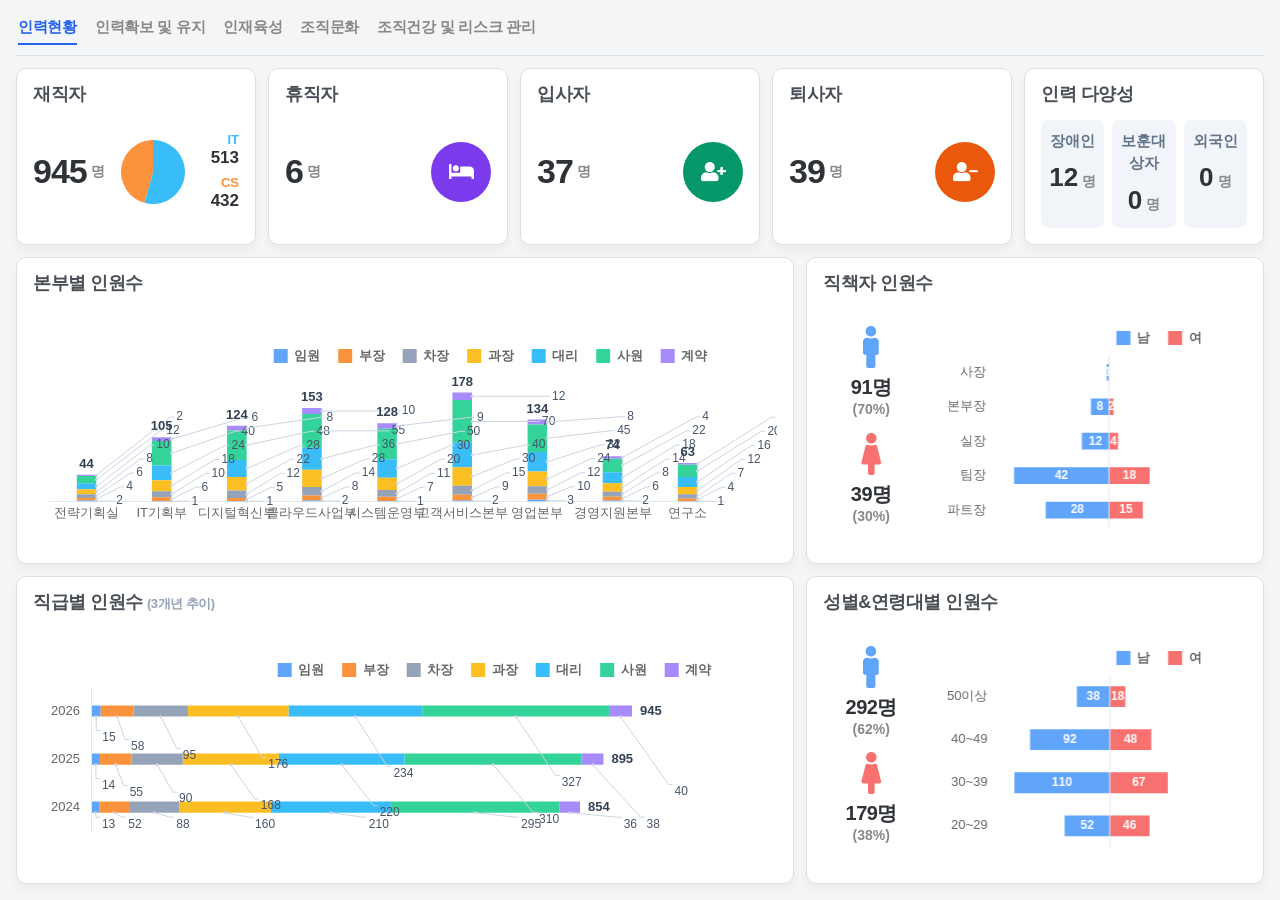
==== dashboard01.html @ f0c2e20c "Initial commit: e-HR dashboard package 인력현황(01)·인력확보(02) 시안과 공통 CSS/JS, 적용 가이드를 포함합니다.  Co-authored-" ====
<!DOCTYPE html>
<html lang="ko">
<head>
  <meta charset="UTF-8">
  <meta name="viewport" content="width=device-width, initial-scale=1.0">
  <title>인력현황 - e-HR Dashboard</title>

  <!-- Font Awesome Free 5.3.1 (DashBoard.html과 동일: AdminLTE보다 선행) -->
  <link rel="stylesheet" type="text/css" media="screen" href="./e-HR_files/fontawesome-all.css" crossorigin="anonymous">
  <!-- Bootstrap 4.6.1 (AdminLTE 3.2 번들) -->
  <link rel="stylesheet" type="text/css" href="./e-HR_files/adminlte.min.css">
  <!-- 페이지 전용 (EIS dashboard.css 패턴, .hr-dash 네임스페이스) -->
  <link rel="stylesheet" type="text/css" href="./css/dashboard.css">
</head>
<body>
  <div class="hr-dash" id="hrDashRoot">
    <nav class="hr-dash__nav" aria-label="대시보드 탭">
      <a href="./dashboard01.html" class="on">인력현황</a>
      <a href="./dashboard02.html">인력확보 및 유지</a>
      <a href="./dashboard03.html">인재육성</a>
      <a href="./dashboard04.html">조직문화</a>
      <a href="./dashboard05.html">조직건강 및 리스크 관리</a>
    </nav>

    <!-- KPI 5카드 -->
    <div class="hr-dash__kpi-row">
      <div class="hr-dash__card hr-dash__card--work">
        <h2 class="hr-dash__card-title">재직자</h2>
        <div class="hr-dash__kpi-main">
          <div class="hr-dash__kpi-main-num">
            <span class="hr-dash__kpi-num" id="kpiWork">0</span><span class="hr-dash__kpi-unit">명</span>
          </div>
          <div class="hr-dash__kpi-main-side">
            <div class="hr-dash__work-chart">
              <canvas id="chartItCs"></canvas>
            </div>
            <div class="hr-dash__work-legend">
              <div class="hr-dash__work-item hr-dash__work-item--it">
                <span class="lab">IT</span>
                <span class="val" id="cntIt">0</span>
              </div>
              <div class="hr-dash__work-item hr-dash__work-item--cs">
                <span class="lab">CS</span>
                <span class="val" id="cntCs">0</span>
              </div>
            </div>
          </div>
        </div>
      </div>

      <div class="hr-dash__card hr-dash__card--simple">
        <h2 class="hr-dash__card-title">휴직자</h2>
        <div class="hr-dash__kpi-main">
          <div class="hr-dash__kpi-main-num">
            <span class="hr-dash__kpi-num" id="kpiLeave">0</span><span class="hr-dash__kpi-unit">명</span>
          </div>
          <div class="hr-dash__kpi-main-icon hr-dash__kpi-main-icon--leave" aria-hidden="true">
            <i class="fas fa-bed"></i>
          </div>
        </div>
      </div>

      <div class="hr-dash__card hr-dash__card--simple">
        <h2 class="hr-dash__card-title">입사자</h2>
        <div class="hr-dash__kpi-main">
          <div class="hr-dash__kpi-main-num">
            <span class="hr-dash__kpi-num" id="kpiJoin">0</span><span class="hr-dash__kpi-unit">명</span>
          </div>
          <div class="hr-dash__kpi-main-icon hr-dash__kpi-main-icon--join" aria-hidden="true">
            <i class="fas fa-user-plus"></i>
          </div>
        </div>
      </div>

      <div class="hr-dash__card hr-dash__card--simple">
        <h2 class="hr-dash__card-title">퇴사자</h2>
        <div class="hr-dash__kpi-main">
          <div class="hr-dash__kpi-main-num">
            <span class="hr-dash__kpi-num" id="kpiRetire">0</span><span class="hr-dash__kpi-unit">명</span>
          </div>
          <div class="hr-dash__kpi-main-icon hr-dash__kpi-main-icon--retire" aria-hidden="true">
            <i class="fas fa-user-minus"></i>
          </div>
        </div>
      </div>

      <div class="hr-dash__card">
        <h2 class="hr-dash__card-title">인력 다양성</h2>
        <div class="hr-dash__div3">
          <div class="hr-dash__div3-item">
            <div class="lab">장애인</div>
            <span class="num" id="cntDisabil">0</span><span class="hr-dash__kpi-unit">명</span>
          </div>
          <div class="hr-dash__div3-item">
            <div class="lab">보훈대상자</div>
            <span class="num" id="cntBohun">0</span><span class="hr-dash__kpi-unit">명</span>
          </div>
          <div class="hr-dash__div3-item">
            <div class="lab">외국인</div>
            <span class="num" id="cntForeign">0</span><span class="hr-dash__kpi-unit">명</span>
          </div>
        </div>
      </div>
    </div>

    <!-- 하단 차트 2단: 남은 높이 균등 분배 -->
    <div class="hr-dash__charts">
      <!-- 본부별 / 직책자 -->
      <div class="hr-dash__row">
        <div class="hr-dash__col hr-dash__col--wide">
          <div class="hr-dash__card">
            <div class="hr-dash__card-head">
              <h2 class="hr-dash__card-title">본부별 인원수</h2>
            </div>
            <div class="hr-dash__chart">
              <canvas id="chartHq"></canvas>
            </div>
          </div>
        </div>
        <div class="hr-dash__col hr-dash__col--narrow">
          <div class="hr-dash__card">
            <div class="hr-dash__card-head">
              <h2 class="hr-dash__card-title">직책자 인원수</h2>
            </div>
            <div class="hr-dash__gender-wrap">
              <div class="hr-dash__gender-rate">
                <div class="hr-dash__gender-item hr-dash__gender-item--m">
                  <i class="fas fa-male" aria-hidden="true"></i>
                  <div class="hr-dash__gender-meta">
                    <span class="num" id="cntJikchakMale">0명</span>
                    <span class="pct" id="rateJikchakMale">(0%)</span>
                  </div>
                </div>
                <div class="hr-dash__gender-item hr-dash__gender-item--f">
                  <i class="fas fa-female" aria-hidden="true"></i>
                  <div class="hr-dash__gender-meta">
                    <span class="num" id="cntJikchakFemale">0명</span>
                    <span class="pct" id="rateJikchakFemale">(0%)</span>
                  </div>
                </div>
              </div>
              <div class="hr-dash__chart">
                <canvas id="chartJikchak"></canvas>
              </div>
            </div>
          </div>
        </div>
      </div>

      <!-- 직급 3개년 / 성별·연령 -->
      <div class="hr-dash__row">
        <div class="hr-dash__col hr-dash__col--wide">
          <div class="hr-dash__card">
            <div class="hr-dash__card-head">
              <h2 class="hr-dash__card-title">직급별 인원수 <span class="hr-dash__title-sub">(3개년 추이)</span></h2>
            </div>
            <div class="hr-dash__chart">
              <canvas id="chartGradeYear"></canvas>
            </div>
          </div>
        </div>
        <div class="hr-dash__col hr-dash__col--narrow">
          <div class="hr-dash__card">
            <div class="hr-dash__card-head">
              <h2 class="hr-dash__card-title">성별&amp;연령대별 인원수</h2>
            </div>
            <div class="hr-dash__gender-wrap">
              <div class="hr-dash__gender-rate">
                <div class="hr-dash__gender-item hr-dash__gender-item--m">
                  <i class="fas fa-male" aria-hidden="true"></i>
                  <div class="hr-dash__gender-meta">
                    <span class="num" id="cntMale">0명</span>
                    <span class="pct" id="rateMale">(0%)</span>
                  </div>
                </div>
                <div class="hr-dash__gender-item hr-dash__gender-item--f">
                  <i class="fas fa-female" aria-hidden="true"></i>
                  <div class="hr-dash__gender-meta">
                    <span class="num" id="cntFemale">0명</span>
                    <span class="pct" id="rateFemale">(0%)</span>
                  </div>
                </div>
              </div>
              <div class="hr-dash__chart">
                <canvas id="chartAge"></canvas>
              </div>
            </div>
          </div>
        </div>
      </div>
    </div>
  </div>

  <!-- jQuery 1.11.2 + Migrate 1.4.1 (e-HR main/DashBoard와 동일) -->
  <script src="./e-HR_files/jquery-1.11.2.min.js"></script>
  <script src="./e-HR_files/jquery-migrate-1.4.1.min.js"></script>
  <!-- Chart.js 4.5.x -->
  <script src="./e-HR_files/chartjs-4.5.0.js"></script>
  <script src="./e-HR_files/chartjs-plugin-datalabels.js"></script>
  <script src="./js/dashboard.js"></script>
</body>
</html>
---- css/dashboard.css ----
/**
 * HR Dashboard page-only styles
 * EIS 메인(.eis-dash) 레이아웃 패턴을 참조. 선택자는 .hr-dash 하위로 격리.
 *
 * WORK LOG
 * [2026-10-02] 초기 작성 — KPI / Chart.js 카드 레이아웃
 * [2026-10-02] KPI=컨텐츠 동일높이, 하단 2단 차트=남은 영역 flex 채움
 */

html,
body {
  margin: 0 !important;
  padding: 0 !important;
  height: 100%;
  overflow: hidden;
  background: #f4f5f7;
}

.hr-dash {
  --hr-dash-bg: #f4f5f7;
  --hr-dash-card-bg: #ffffff;
  --hr-dash-border: #dce0e2;
  --hr-dash-muted: #888888;
  --hr-dash-label: #4a4f57;
  --hr-dash-text: #2f3338;
  /* Tailwind 연한 톤 참조 (라이브러리 미사용) */
  --hr-dash-it: #38bdf8;      /* sky-400 */
  --hr-dash-cs: #fb923c;      /* orange-400 */
  --hr-dash-male: #60a5fa;    /* blue-400 */
  --hr-dash-female: #f87171;  /* red-400 */

  box-sizing: border-box;
  height: 100%;
  min-height: 0;
  padding: 12px 16px 16px;
  display: flex;
  flex-direction: column;
  gap: 12px;
  background-color: var(--hr-dash-bg);
  color: var(--hr-dash-text);
  font-family: "Pretendard GOV", "Malgun Gothic", "Apple SD Gothic Neo", "Noto Sans KR", sans-serif;
}

/* ----- 상단 탭 (임시 네비) ----- */
.hr-dash__nav {
  flex: 0 0 auto;
  display: flex;
  flex-wrap: wrap;
  align-items: center;
  gap: 4px 18px;
  padding: 0 2px 10px;
  border-bottom: 1px solid var(--hr-dash-border);
  margin-bottom: 0;
}

.hr-dash__nav a {
  color: var(--hr-dash-muted);
  font-size: 15px;
  font-weight: 600;
  text-decoration: none;
  letter-spacing: -0.3px;
  padding: 4px 0;
  border-bottom: 2px solid transparent;
}

.hr-dash__nav a:hover {
  color: var(--hr-dash-label);
}

.hr-dash__nav a.on {
  color: #2563eb;
  border-bottom-color: #2563eb;
}

/* ----- dashboard02 그리드 ----- */
.hr-dash__grid-d02 {
  flex: 1 1 0;
  min-height: 0;
  display: grid;
  grid-template-columns: 1fr 1fr 1fr;
  /* 상단 3카드(신규채용·핵심기술·Successor) = 절반, 하단 2행이 나머지 절반 배분 */
  grid-template-rows: 1fr 0.5fr 0.5fr;
  gap: 12px;
}

.hr-dash__grid-d02 > .hr-dash__card {
  min-height: 0;
  display: flex;
  flex-direction: column;
}

.hr-dash__grid-d02 > .hr-dash__card--span2 {
  grid-row: span 2;
}

.hr-dash__rate-wrap {
  flex: 1 1 0;
  min-height: 0;
  display: flex;
  flex-direction: column;
  align-items: center;
  justify-content: center;
  gap: 10px;
  padding: 4px 8px 8px;
}

.hr-dash__rate-chart {
  flex: 0 0 auto;
  width: 140px;
  height: 140px;
  max-width: 70%;
  max-height: calc(100% - 48px);
  min-height: 0;
  position: relative;
}

.hr-dash__rate-text {
  flex: 0 0 auto;
  font-size: 28px;
  font-weight: 800;
  letter-spacing: -1px;
  color: var(--hr-dash-text);
  line-height: 1.15;
  text-align: center;
}

.hr-dash__rate-sub {
  color: #94a3b8; /* slate-400 */
  font-size: 0.62em;
  font-weight: 700;
}

.hr-dash__reason-wrap {
  flex: 1 1 0;
  min-height: 0;
  display: flex;
  flex-direction: column;
  gap: 8px;
  overflow: hidden;
}

.hr-dash__reason-chart {
  flex: 1 1 0;
  position: relative;
  width: 100%;
  min-width: 0;
  min-height: 0;
  overflow: hidden;
}

.hr-dash__reason-chart canvas {
  display: block;
  width: 100% !important;
  height: 100% !important;
}

.hr-dash__reason-legend {
  flex: 0 0 auto;
  width: fit-content;
  max-width: 100%;
  margin: 0 auto;
  font-size: 12px;
  color: #444;
  padding: 2px 4px 0;
  min-width: 0;
  max-height: 42%;
  overflow: auto;
}

.hr-dash__reason-legend .item {
  display: grid;
  grid-template-columns: 10px 38px minmax(0, 1fr);
  gap: 6px;
  align-items: start;
  margin: 5px 0;
  line-height: 1.35;
}

.hr-dash__reason-legend .dot {
  width: 10px;
  height: 10px;
  border-radius: 50%;
  margin-top: 4px;
  flex-shrink: 0;
}

.hr-dash__reason-legend .pct {
  font-weight: 700;
  color: #2f3338;
}

.hr-dash__card-note {
  font-size: 11px;
  color: #888;
  padding: 0 2px 2px;
  flex: 0 0 auto;
  text-align: center;
}

/* ----- 작업중 빈 페이지 ----- */
.hr-dash__ready {
  flex: 1 1 auto;
  display: flex;
  flex-direction: column;
  align-items: center;
  justify-content: center;
  color: #888;
  font-size: 22px;
  font-weight: 700;
  letter-spacing: -0.5px;
  background: #fff;
  border: 1px solid var(--hr-dash-border);
  border-radius: 10px;
}

.hr-dash__ready small {
  margin-top: 10px;
  font-size: 14px;
  font-weight: 500;
  color: #aaa;
}

.hr-dash *,
.hr-dash *::before,
.hr-dash *::after {
  box-sizing: border-box;
}

/* ----- KPI: 컨텐츠 높이, 5카드 동일 높이 ----- */
.hr-dash__kpi-row {
  flex: 0 0 auto;
  display: grid;
  grid-template-columns: 1.4fr 1fr 1fr 1fr 1.4fr;
  gap: 12px;
  align-items: stretch;
}

.hr-dash__kpi-row > .hr-dash__card {
  height: auto;
  min-height: 100%;
  display: flex;
  flex-direction: column;
}

/* ----- 하단 차트 영역: 남은 높이 전부 ----- */
.hr-dash__charts {
  flex: 1 1 0;
  min-height: 0;
  display: flex;
  flex-direction: column;
  gap: 12px;
}

.hr-dash__row {
  flex: 1 1 0;
  min-height: 0;
  display: flex;
  gap: 12px;
  flex-wrap: nowrap;
  margin: 0;
}

.hr-dash__col {
  flex: 1 1 0;
  min-width: 0;
  min-height: 0;
  display: flex;
}

.hr-dash__col--wide {
  flex: 1.7 1 0;
}

.hr-dash__col--narrow {
  flex: 1 1 0;
}

/* ----- Card ----- */
.hr-dash__card {
  background-color: var(--hr-dash-card-bg);
  padding: 14px 16px 16px;
  border: 1px solid var(--hr-dash-border);
  border-radius: 10px;
  box-shadow: 0 6px 8px rgba(0, 0, 0, 0.04);
  min-width: 0;
  width: 100%;
  overflow: hidden;
}

.hr-dash__charts .hr-dash__card {
  flex: 1 1 auto;
  min-height: 0;
  display: flex;
  flex-direction: column;
}

.hr-dash__title-sub {
  color: #94a3b8; /* slate-400 */
  font-size: 0.72em;
  font-weight: 600;
}

.hr-dash__card-tag {
  display: inline-block;
  margin-left: 6px;
  padding: 2px 8px;
  font-size: 11px;
  font-weight: 700;
  letter-spacing: 0;
  color: #c60c70;
  background: rgba(198, 12, 112, 0.08);
  border-radius: 999px;
  vertical-align: middle;
}

.hr-dash__card-title {
  font-size: 18px;
  font-weight: 700;
  margin: 0 0 10px;
  line-height: 1.3;
  color: var(--hr-dash-label);
  letter-spacing: -0.5px;
}

.hr-dash__card-head {
  display: flex;
  align-items: baseline;
  justify-content: space-between;
  gap: 12px;
  margin-bottom: 8px;
  flex: 0 0 auto;
  flex-wrap: wrap;
}

.hr-dash__card-head .hr-dash__card-title {
  margin-bottom: 0;
}

.hr-dash__unit {
  font-weight: 400;
  font-size: 12px;
  color: var(--hr-dash-muted);
  margin-left: 4px;
}

/* ----- KPI ----- */
.hr-dash__kpi-num {
  font-size: 42px;
  font-weight: 800;
  color: var(--hr-dash-text);
  line-height: 1.1;
  letter-spacing: -1px;
}

.hr-dash__kpi-unit {
  font-size: 14px;
  font-weight: 600;
  color: var(--hr-dash-muted);
  margin-left: 4px;
}

/* KPI 본문: 왼쪽 수치 + 오른쪽 차트/아이콘 */
.hr-dash__kpi-main {
  flex: 1 1 auto;
  display: flex;
  align-items: center;
  justify-content: space-between;
  gap: 12px;
  min-height: 0;
}

.hr-dash__kpi-main-num {
  flex: 1 1 auto;
  min-width: 0;
  display: flex;
  align-items: center;
}

.hr-dash__kpi-main-side {
  flex: 0 0 auto;
  display: flex;
  align-items: center;
  gap: 10px;
  height: 72px;
}

.hr-dash__work-chart {
  width: 64px;
  min-width: 64px;
  height: 64px;
  position: relative;
}

.hr-dash__work-chart canvas {
  display: block;
  width: 100% !important;
  height: 100% !important;
}

.hr-dash__work-legend {
  display: flex;
  flex-direction: column;
  justify-content: center;
  align-items: flex-end;
  gap: 8px;
  text-align: right;
  min-width: 44px;
}

.hr-dash__work-item {
  display: flex;
  flex-direction: column;
  align-items: flex-end;
  line-height: 1.15;
}

.hr-dash__work-item .lab {
  font-size: 13px;
  font-weight: 700;
  color: #555;
}

.hr-dash__work-item .val {
  font-size: 17px;
  font-weight: 800;
  color: var(--hr-dash-text);
}

.hr-dash__work-item--it .lab {
  color: var(--hr-dash-it);
}

.hr-dash__work-item--cs .lab {
  color: var(--hr-dash-cs);
}

/* 휴직/입사/퇴사: 밝은 원형 배경 + 흰 아이콘 20px */
.hr-dash__kpi-main-icon {
  flex: 0 0 auto;
  width: 60px;
  height: 60px;
  border-radius: 50%;
  display: flex;
  align-items: center;
  justify-content: center;
  color: #ffffff;
  line-height: 1;
}

.hr-dash__kpi-main-icon i {
  font-size: 20px;
  line-height: 1;
  width: 20px;
  height: 20px;
  display: flex;
  align-items: center;
  justify-content: center;
}

.hr-dash__kpi-main-icon--leave {
  background-color: #7c3aed; /* violet-600 */
}

.hr-dash__kpi-main-icon--join {
  background-color: #059669; /* emerald-600 */
}

.hr-dash__kpi-main-icon--retire {
  background-color: #ea580c; /* orange-600 */
}

.hr-dash__div3 {
  display: grid;
  grid-template-columns: 1fr 1fr 1fr;
  gap: 8px;
  text-align: center;
  margin-top: auto;
  padding-top: 4px;
}

.hr-dash__div3-item {
  background-color: #f1f5f9; /* slate-100 */
  border-radius: 8px;
  padding: 10px 6px 8px;
  min-width: 0;
}

.hr-dash__div3 .lab {
  font-size: 15px;
  font-weight: 600;
  color: #64748b; /* slate-500 */
  margin-bottom: 6px;
}

.hr-dash__div3 .num {
  font-size: 26px;
  font-weight: 800;
  color: var(--hr-dash-text);
}

/* ----- Charts: 카드 안에서 남은 높이 채움 ----- */
.hr-dash__chart {
  width: 100%;
  flex: 1 1 0;
  min-height: 0;
  position: relative;
  overflow: hidden;
}

.hr-dash__chart canvas {
  display: block;
  width: 100% !important;
  height: 100% !important;
}

.hr-dash__gender-wrap {
  flex: 1 1 0;
  min-height: 0;
  display: grid;
  grid-template-columns: 96px 1fr;
  gap: 10px;
}

.hr-dash__gender-rate {
  display: flex;
  flex-direction: column;
  justify-content: space-evenly;
  align-items: center;
  padding: 8px 0;
  min-height: 0;
}

/* 위: 큰 아이콘 / 아래: 인원수(%) */
.hr-dash__gender-item {
  display: flex;
  flex-direction: column;
  align-items: center;
  gap: 8px;
  text-align: center;
}

.hr-dash__gender-item > i {
  font-size: 42px;
  line-height: 1;
}

.hr-dash__gender-meta {
  display: flex;
  flex-direction: column;
  align-items: center;
  gap: 2px;
  color: var(--hr-dash-text);
}

.hr-dash__gender-meta .num {
  font-size: 20px;
  font-weight: 800;
  letter-spacing: -0.5px;
  line-height: 1.15;
}

.hr-dash__gender-meta .pct {
  font-size: 14px;
  font-weight: 700;
  color: var(--hr-dash-muted);
  line-height: 1.2;
}

.hr-dash__gender-item--m > i {
  color: var(--hr-dash-male);
}

.hr-dash__gender-item--f > i {
  color: var(--hr-dash-female);
}

@media (max-width: 1400px) {
  .hr-dash__kpi-row {
    grid-template-columns: repeat(5, 1fr);
  }
  .hr-dash__kpi-num {
    font-size: 34px;
  }
}

@media (max-width: 1100px) {
  html,
  body {
    overflow: auto;
  }

  .hr-dash {
    height: auto;
    min-height: 100%;
  }

  .hr-dash__kpi-row {
    grid-template-columns: 1fr 1fr;
  }

  .hr-dash__charts {
    flex: none;
  }

  .hr-dash__row {
    flex: none;
    flex-wrap: wrap;
    min-height: 280px;
  }

  .hr-dash__col--wide,
  .hr-dash__col--narrow {
    flex: 1 1 100%;
    min-height: 260px;
  }

  .hr-dash__chart {
    min-height: 220px;
  }

  .hr-dash__gender-wrap {
    grid-template-columns: 1fr;
    min-height: 260px;
  }

  .hr-dash__gender-rate {
    flex-direction: row;
    gap: 24px;
    padding-bottom: 8px;
  }

  .hr-dash__grid-d02 {
    display: flex;
    flex-direction: column;
    flex: none;
  }

  .hr-dash__grid-d02 > .hr-dash__card {
    min-height: 280px;
  }

  .hr-dash__grid-d02 > .hr-dash__card--span2 {
    min-height: 420px;
  }
}
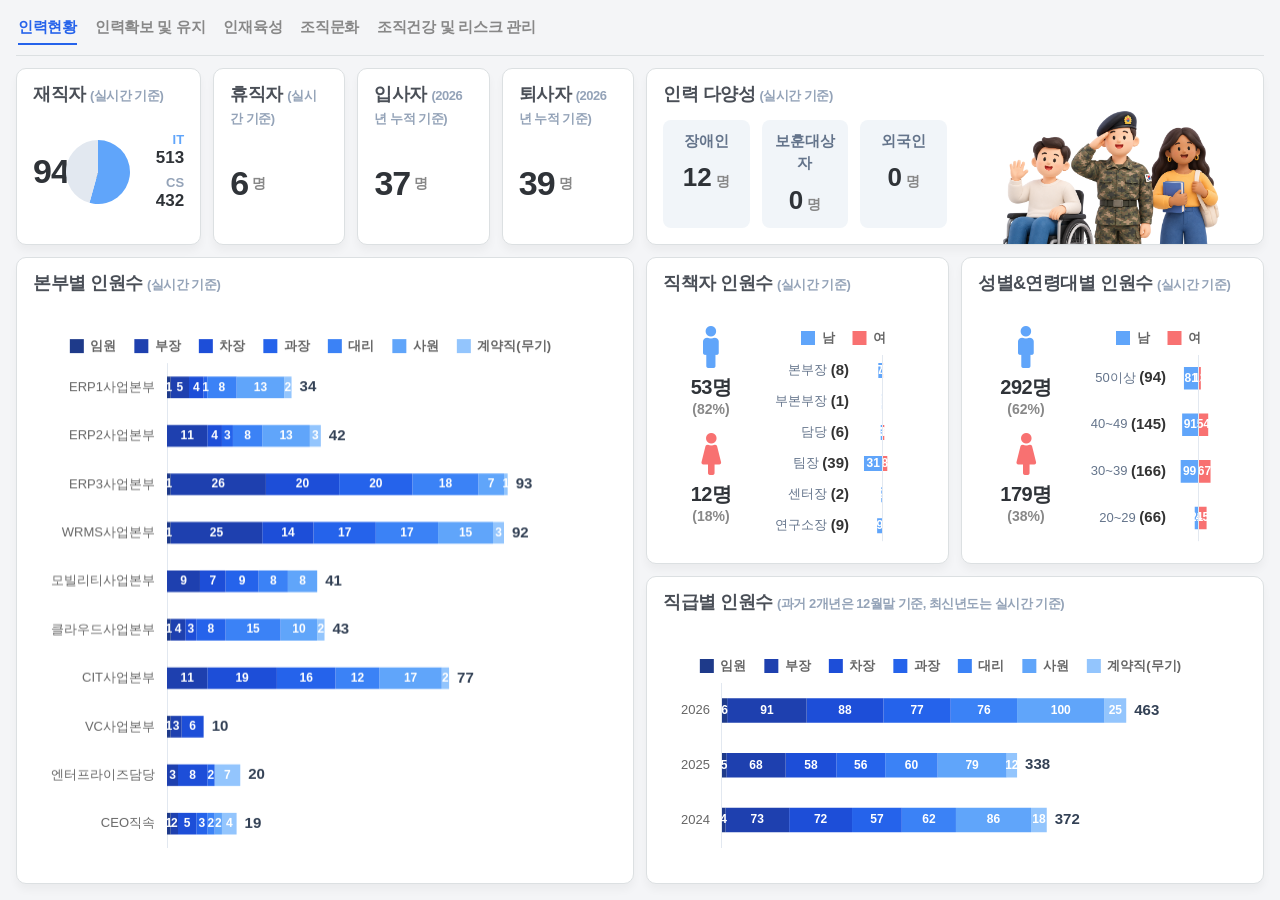
==== commit ac60a857: "컬러 레이아웃 수정의견 반영 (10.08)" ====
--- a/dashboard01.html
+++ b/dashboard01.html
@@ -22,105 +22,102 @@
       <a href="./dashboard05.html">조직건강 및 리스크 관리</a>
     </nav>
 
-    <!-- KPI 5카드 -->
+    <!-- KPI: 좌50% 재직·휴직·입사·퇴사 / 우50% 인력 다양성 -->
     <div class="hr-dash__kpi-row">
-      <div class="hr-dash__card hr-dash__card--work">
-        <h2 class="hr-dash__card-title">재직자</h2>
-        <div class="hr-dash__kpi-main">
-          <div class="hr-dash__kpi-main-num">
-            <span class="hr-dash__kpi-num" id="kpiWork">0</span><span class="hr-dash__kpi-unit">명</span>
+      <div class="hr-dash__kpi-left">
+        <div class="hr-dash__card hr-dash__card--work">
+          <h2 class="hr-dash__card-title">재직자 <span class="hr-dash__title-sub">(실시간 기준)</span></h2>
+          <div class="hr-dash__kpi-main">
+            <div class="hr-dash__kpi-main-num">
+              <span class="hr-dash__kpi-num" id="kpiWork">0</span><span class="hr-dash__kpi-unit">명</span>
+            </div>
+            <div class="hr-dash__kpi-main-side">
+              <div class="hr-dash__work-chart">
+                <canvas id="chartItCs"></canvas>
+              </div>
+              <div class="hr-dash__work-legend">
+                <div class="hr-dash__work-item hr-dash__work-item--it">
+                  <span class="lab">IT</span>
+                  <span class="val" id="cntIt">0</span>
+                </div>
+                <div class="hr-dash__work-item hr-dash__work-item--cs">
+                  <span class="lab">CS</span>
+                  <span class="val" id="cntCs">0</span>
+                </div>
+              </div>
+            </div>
           </div>
-          <div class="hr-dash__kpi-main-side">
-            <div class="hr-dash__work-chart">
-              <canvas id="chartItCs"></canvas>
+        </div>
+
+        <div class="hr-dash__card hr-dash__card--simple">
+          <h2 class="hr-dash__card-title">휴직자 <span class="hr-dash__title-sub">(실시간 기준)</span></h2>
+          <div class="hr-dash__kpi-main">
+            <div class="hr-dash__kpi-main-num">
+              <span class="hr-dash__kpi-num" id="kpiLeave">0</span><span class="hr-dash__kpi-unit">명</span>
             </div>
-            <div class="hr-dash__work-legend">
-              <div class="hr-dash__work-item hr-dash__work-item--it">
-                <span class="lab">IT</span>
-                <span class="val" id="cntIt">0</span>
+          </div>
+        </div>
+
+        <div class="hr-dash__card hr-dash__card--simple">
+          <h2 class="hr-dash__card-title">입사자 <span class="hr-dash__title-sub">(2026년 누적 기준)</span></h2>
+          <div class="hr-dash__kpi-main">
+            <div class="hr-dash__kpi-main-num">
+              <span class="hr-dash__kpi-num" id="kpiJoin">0</span><span class="hr-dash__kpi-unit">명</span>
+            </div>
+          </div>
+        </div>
+
+        <div class="hr-dash__card hr-dash__card--simple">
+          <h2 class="hr-dash__card-title">퇴사자 <span class="hr-dash__title-sub">(2026년 누적 기준)</span></h2>
+          <div class="hr-dash__kpi-main">
+            <div class="hr-dash__kpi-main-num">
+              <span class="hr-dash__kpi-num" id="kpiRetire">0</span><span class="hr-dash__kpi-unit">명</span>
+            </div>
+          </div>
+        </div>
+      </div>
+
+      <div class="hr-dash__kpi-right">
+        <div class="hr-dash__card hr-dash__card--diversity">
+          <h2 class="hr-dash__card-title">인력 다양성 <span class="hr-dash__title-sub">(실시간 기준)</span></h2>
+          <div class="hr-dash__diversity-body">
+            <div class="hr-dash__div3">
+              <div class="hr-dash__div3-item">
+                <div class="lab">장애인</div>
+                <span class="num" id="cntDisabil">0</span><span class="hr-dash__kpi-unit">명</span>
               </div>
-              <div class="hr-dash__work-item hr-dash__work-item--cs">
-                <span class="lab">CS</span>
-                <span class="val" id="cntCs">0</span>
+              <div class="hr-dash__div3-item">
+                <div class="lab">보훈대상자</div>
+                <span class="num" id="cntBohun">0</span><span class="hr-dash__kpi-unit">명</span>
+              </div>
+              <div class="hr-dash__div3-item">
+                <div class="lab">외국인</div>
+                <span class="num" id="cntForeign">0</span><span class="hr-dash__kpi-unit">명</span>
               </div>
             </div>
           </div>
         </div>
       </div>
+    </div>
 
-      <div class="hr-dash__card hr-dash__card--simple">
-        <h2 class="hr-dash__card-title">휴직자</h2>
-        <div class="hr-dash__kpi-main">
-          <div class="hr-dash__kpi-main-num">
-            <span class="hr-dash__kpi-num" id="kpiLeave">0</span><span class="hr-dash__kpi-unit">명</span>
+    <!-- 하단: KPI와 동일 1fr 1fr 세로선 / 우=직책·성별 반반 + 직급별 -->
+    <div class="hr-dash__charts">
+      <div class="hr-dash__col hr-dash__col--hq">
+        <div class="hr-dash__card">
+          <div class="hr-dash__card-head">
+            <h2 class="hr-dash__card-title">본부별 인원수 <span class="hr-dash__title-sub">(실시간 기준)</span></h2>
           </div>
-          <div class="hr-dash__kpi-main-icon hr-dash__kpi-main-icon--leave" aria-hidden="true">
-            <i class="fas fa-bed"></i>
+          <div class="hr-dash__chart">
+            <canvas id="chartHq"></canvas>
           </div>
         </div>
       </div>
 
-      <div class="hr-dash__card hr-dash__card--simple">
-        <h2 class="hr-dash__card-title">입사자</h2>
-        <div class="hr-dash__kpi-main">
-          <div class="hr-dash__kpi-main-num">
-            <span class="hr-dash__kpi-num" id="kpiJoin">0</span><span class="hr-dash__kpi-unit">명</span>
-          </div>
-          <div class="hr-dash__kpi-main-icon hr-dash__kpi-main-icon--join" aria-hidden="true">
-            <i class="fas fa-user-plus"></i>
-          </div>
-        </div>
-      </div>
-
-      <div class="hr-dash__card hr-dash__card--simple">
-        <h2 class="hr-dash__card-title">퇴사자</h2>
-        <div class="hr-dash__kpi-main">
-          <div class="hr-dash__kpi-main-num">
-            <span class="hr-dash__kpi-num" id="kpiRetire">0</span><span class="hr-dash__kpi-unit">명</span>
-          </div>
-          <div class="hr-dash__kpi-main-icon hr-dash__kpi-main-icon--retire" aria-hidden="true">
-            <i class="fas fa-user-minus"></i>
-          </div>
-        </div>
-      </div>
-
-      <div class="hr-dash__card">
-        <h2 class="hr-dash__card-title">인력 다양성</h2>
-        <div class="hr-dash__div3">
-          <div class="hr-dash__div3-item">
-            <div class="lab">장애인</div>
-            <span class="num" id="cntDisabil">0</span><span class="hr-dash__kpi-unit">명</span>
-          </div>
-          <div class="hr-dash__div3-item">
-            <div class="lab">보훈대상자</div>
-            <span class="num" id="cntBohun">0</span><span class="hr-dash__kpi-unit">명</span>
-          </div>
-          <div class="hr-dash__div3-item">
-            <div class="lab">외국인</div>
-            <span class="num" id="cntForeign">0</span><span class="hr-dash__kpi-unit">명</span>
-          </div>
-        </div>
-      </div>
-    </div>
-
-    <!-- 하단 차트 2단: 남은 높이 균등 분배 -->
-    <div class="hr-dash__charts">
-      <!-- 본부별 / 직책자 -->
-      <div class="hr-dash__row">
-        <div class="hr-dash__col hr-dash__col--wide">
+      <div class="hr-dash__charts-right">
+        <div class="hr-dash__col hr-dash__col--jikchak">
           <div class="hr-dash__card">
             <div class="hr-dash__card-head">
-              <h2 class="hr-dash__card-title">본부별 인원수</h2>
-            </div>
-            <div class="hr-dash__chart">
-              <canvas id="chartHq"></canvas>
-            </div>
-          </div>
-        </div>
-        <div class="hr-dash__col hr-dash__col--narrow">
-          <div class="hr-dash__card">
-            <div class="hr-dash__card-head">
-              <h2 class="hr-dash__card-title">직책자 인원수</h2>
+              <h2 class="hr-dash__card-title">직책자 인원수 <span class="hr-dash__title-sub">(실시간 기준)</span></h2>
             </div>
             <div class="hr-dash__gender-wrap">
               <div class="hr-dash__gender-rate">
@@ -145,24 +142,11 @@
             </div>
           </div>
         </div>
-      </div>
 
-      <!-- 직급 3개년 / 성별·연령 -->
-      <div class="hr-dash__row">
-        <div class="hr-dash__col hr-dash__col--wide">
+        <div class="hr-dash__col hr-dash__col--age">
           <div class="hr-dash__card">
             <div class="hr-dash__card-head">
-              <h2 class="hr-dash__card-title">직급별 인원수 <span class="hr-dash__title-sub">(3개년 추이)</span></h2>
-            </div>
-            <div class="hr-dash__chart">
-              <canvas id="chartGradeYear"></canvas>
-            </div>
-          </div>
-        </div>
-        <div class="hr-dash__col hr-dash__col--narrow">
-          <div class="hr-dash__card">
-            <div class="hr-dash__card-head">
-              <h2 class="hr-dash__card-title">성별&amp;연령대별 인원수</h2>
+              <h2 class="hr-dash__card-title">성별&amp;연령대별 인원수 <span class="hr-dash__title-sub">(실시간 기준)</span></h2>
             </div>
             <div class="hr-dash__gender-wrap">
               <div class="hr-dash__gender-rate">
@@ -187,6 +171,17 @@
             </div>
           </div>
         </div>
+
+        <div class="hr-dash__col hr-dash__col--grade">
+          <div class="hr-dash__card">
+            <div class="hr-dash__card-head">
+              <h2 class="hr-dash__card-title">직급별 인원수 <span class="hr-dash__title-sub">(과거 2개년은 12월말 기준, 최신년도는 실시간 기준)</span></h2>
+            </div>
+            <div class="hr-dash__chart">
+              <canvas id="chartGradeYear"></canvas>
+            </div>
+          </div>
+        </div>
       </div>
     </div>
   </div>
--- a/css/dashboard.css
+++ b/css/dashboard.css
@@ -5,6 +5,7 @@
  * WORK LOG
  * [2026-10-02] 초기 작성 — KPI / Chart.js 카드 레이아웃
  * [2026-10-02] KPI=컨텐츠 동일높이, 하단 2단 차트=남은 영역 flex 채움
+ * [2026-10-06] 하단 차트 단일 그리드화 — 상·하 행 세로 경계 서브픽셀 어긋남 수정
  */
 
 html,
@@ -23,9 +24,9 @@
   --hr-dash-muted: #888888;
   --hr-dash-label: #4a4f57;
   --hr-dash-text: #2f3338;
-  /* Tailwind 연한 톤 참조 (라이브러리 미사용) */
-  --hr-dash-it: #38bdf8;      /* sky-400 */
-  --hr-dash-cs: #fb923c;      /* orange-400 */
+  /* 재직자 IT/CS — 블루 + 라이트 그레이 · 남·여는 기존 유지 */
+  --hr-dash-it: #60a5fa;      /* blue-400 */
+  --hr-dash-cs: #94a3b8;      /* slate-400 (라벨 가독성) */
   --hr-dash-male: #60a5fa;    /* blue-400 */
   --hr-dash-female: #f87171;  /* red-400 */
 
@@ -72,24 +73,26 @@
   border-bottom-color: #2563eb;
 }
 
-/* ----- dashboard02 그리드 ----- */
+/* ----- dashboard02 그리드: 카드 폭 동일 3등분 ----- */
 .hr-dash__grid-d02 {
   flex: 1 1 0;
   min-height: 0;
   display: grid;
-  grid-template-columns: 1fr 1fr 1fr;
-  /* 상단 3카드(신규채용·핵심기술·Successor) = 절반, 하단 2행이 나머지 절반 배분 */
-  grid-template-rows: 1fr 0.5fr 0.5fr;
+  grid-template-columns: repeat(3, minmax(0, 1fr));
+  grid-template-rows: repeat(3, minmax(0, 1fr));
   gap: 12px;
 }
 
 .hr-dash__grid-d02 > .hr-dash__card {
-  min-height: 0;
-  display: flex;
-  flex-direction: column;
-}
-
-.hr-dash__grid-d02 > .hr-dash__card--span2 {
+  min-width: 0;
+  min-height: 0;
+  width: 100%;
+  display: flex;
+  flex-direction: column;
+}
+
+/* 퇴사 사유: 오른쪽 열 2~3행 병합 — 하단 빈칸까지 채움 */
+.hr-dash__grid-d02 > .hr-dash__card--reason {
   grid-row: span 2;
 }
 
@@ -135,14 +138,19 @@
   min-height: 0;
   display: flex;
   flex-direction: column;
-  gap: 8px;
+  align-items: center;
+  justify-content: center;
+  gap: 16px; /* 도넛·범례 간격 (기존 8px의 2배) */
   overflow: hidden;
 }
 
 .hr-dash__reason-chart {
   flex: 1 1 0;
   position: relative;
-  width: 100%;
+  width: min(100%, 360px);
+  max-width: 360px;
+  max-height: 360px;
+  aspect-ratio: 1 / 1;
   min-width: 0;
   min-height: 0;
   overflow: hidden;
@@ -154,17 +162,30 @@
   height: 100% !important;
 }
 
+/* 범례 + 주석 — 컨텐츠 높이만큼 (잘림 없음) */
+.hr-dash__reason-side {
+  flex: 0 0 auto;
+  flex-shrink: 0;
+  display: flex;
+  flex-direction: column;
+  align-items: center;
+  justify-content: center;
+  gap: 8px;
+  min-width: 0;
+  max-width: 100%;
+  overflow: visible;
+}
+
 .hr-dash__reason-legend {
   flex: 0 0 auto;
   width: fit-content;
   max-width: 100%;
-  margin: 0 auto;
+  margin: 0;
   font-size: 12px;
   color: #444;
   padding: 2px 4px 0;
   min-width: 0;
-  max-height: 42%;
-  overflow: auto;
+  overflow: visible;
 }
 
 .hr-dash__reason-legend .item {
@@ -187,6 +208,15 @@
 .hr-dash__reason-legend .pct {
   font-weight: 700;
   color: #2f3338;
+}
+
+.hr-dash__reason-side .hr-dash__card-note {
+  font-size: 11px;
+  color: #888;
+  padding: 0 2px 2px;
+  flex: 0 0 auto;
+  text-align: center;
+  max-width: 100%;
 }
 
 .hr-dash__card-note {
@@ -226,53 +256,83 @@
   box-sizing: border-box;
 }
 
-/* ----- KPI: 컨텐츠 높이, 5카드 동일 높이 ----- */
+/* ----- KPI: 좌50% 재직·휴직·입사·퇴사 / 우50% 인력 다양성 ----- */
 .hr-dash__kpi-row {
   flex: 0 0 auto;
   display: grid;
-  grid-template-columns: 1.4fr 1fr 1fr 1fr 1.4fr;
+  grid-template-columns: 1fr 1fr;
   gap: 12px;
   align-items: stretch;
 }
 
-.hr-dash__kpi-row > .hr-dash__card {
+.hr-dash__kpi-left {
+  display: grid;
+  grid-template-columns: 1.4fr 1fr 1fr 1fr; /* 재직자 넓게 · 휴직·입사·퇴사 동일 */
+  gap: 12px;
+  min-width: 0;
+  align-items: stretch;
+}
+
+.hr-dash__kpi-right {
+  min-width: 0;
+  display: flex;
+}
+
+.hr-dash__kpi-left > .hr-dash__card,
+.hr-dash__kpi-right > .hr-dash__card {
   height: auto;
   min-height: 100%;
   display: flex;
   flex-direction: column;
 }
 
-/* ----- 하단 차트 영역: 남은 높이 전부 ----- */
+.hr-dash__kpi-right > .hr-dash__card {
+  flex: 1 1 auto;
+  width: 100%;
+}
+
+/* ----- 하단 차트: KPI와 동일 1fr 1fr 세로선 정렬 ----- */
 .hr-dash__charts {
   flex: 1 1 0;
   min-height: 0;
-  display: flex;
-  flex-direction: column;
-  gap: 12px;
-}
-
-.hr-dash__row {
-  flex: 1 1 0;
-  min-height: 0;
-  display: flex;
-  gap: 12px;
-  flex-wrap: nowrap;
-  margin: 0;
+  display: grid;
+  grid-template-columns: 1fr 1fr;
+  gap: 12px;
 }
 
 .hr-dash__col {
-  flex: 1 1 0;
-  min-width: 0;
-  min-height: 0;
-  display: flex;
-}
-
-.hr-dash__col--wide {
-  flex: 1.7 1 0;
-}
-
-.hr-dash__col--narrow {
-  flex: 1 1 0;
+  min-width: 0;
+  min-height: 0;
+  display: flex;
+}
+
+.hr-dash__col--hq {
+  min-height: 0;
+}
+
+/* 우측: 상단 직책|성별 반반 · 하단 직급별 */
+.hr-dash__charts-right {
+  min-width: 0;
+  min-height: 0;
+  display: grid;
+  grid-template-columns: 1fr 1fr;
+  grid-template-rows: 1fr 1fr;
+  gap: 12px;
+}
+
+.hr-dash__col--jikchak {
+  grid-column: 1;
+  grid-row: 1;
+}
+
+.hr-dash__col--age {
+  grid-column: 2;
+  grid-row: 1;
+}
+
+.hr-dash__col--grade {
+  grid-column: 1 / span 2;
+  grid-row: 2;
 }
 
 /* ----- Card ----- */
@@ -434,47 +494,37 @@
   color: var(--hr-dash-cs);
 }
 
-/* 휴직/입사/퇴사: 밝은 원형 배경 + 흰 아이콘 20px */
-.hr-dash__kpi-main-icon {
-  flex: 0 0 auto;
-  width: 60px;
-  height: 60px;
-  border-radius: 50%;
-  display: flex;
-  align-items: center;
-  justify-content: center;
-  color: #ffffff;
-  line-height: 1;
-}
-
-.hr-dash__kpi-main-icon i {
-  font-size: 20px;
-  line-height: 1;
-  width: 20px;
-  height: 20px;
-  display: flex;
-  align-items: center;
-  justify-content: center;
-}
-
-.hr-dash__kpi-main-icon--leave {
-  background-color: #7c3aed; /* violet-600 */
-}
-
-.hr-dash__kpi-main-icon--join {
-  background-color: #059669; /* emerald-600 */
-}
-
-.hr-dash__kpi-main-icon--retire {
-  background-color: #ea580c; /* orange-600 */
+/* 휴직/입사/퇴사: 수치만 */
+.hr-dash__card--simple .hr-dash__kpi-main {
+  justify-content: flex-start;
+}
+
+/* 인력 다양성 카드 — 오른쪽 50% 가로중앙·하단, 이전 대비 절반 크기 */
+.hr-dash__card--diversity {
+  background-color: var(--hr-dash-card-bg);
+  background-image: url("../images/people.png");
+  background-repeat: no-repeat;
+  background-position: calc(100% - 40px) 100%; 
+  background-size: 220px auto;
+}
+
+.hr-dash__diversity-body {
+  flex: 1 1 auto;
+  display: flex;
+  min-height: 0;
+  align-items: stretch;
+  position: relative;
+  z-index: 1;
 }
 
 .hr-dash__div3 {
+  width: calc(100% - 300px);
   display: grid;
   grid-template-columns: 1fr 1fr 1fr;
-  gap: 8px;
+  gap: 12px;
   text-align: center;
-  margin-top: auto;
+  min-width: 0;
+  align-content: center;
   padding-top: 4px;
 }
 
@@ -575,9 +625,6 @@
 }
 
 @media (max-width: 1400px) {
-  .hr-dash__kpi-row {
-    grid-template-columns: repeat(5, 1fr);
-  }
   .hr-dash__kpi-num {
     font-size: 34px;
   }
@@ -595,22 +642,29 @@
   }
 
   .hr-dash__kpi-row {
+    grid-template-columns: 1fr;
+  }
+
+  .hr-dash__kpi-left {
     grid-template-columns: 1fr 1fr;
   }
 
   .hr-dash__charts {
     flex: none;
-  }
-
-  .hr-dash__row {
-    flex: none;
-    flex-wrap: wrap;
-    min-height: 280px;
-  }
-
-  .hr-dash__col--wide,
-  .hr-dash__col--narrow {
-    flex: 1 1 100%;
+    grid-template-columns: 1fr;
+  }
+
+  .hr-dash__charts-right {
+    grid-template-columns: 1fr;
+    grid-template-rows: none;
+  }
+
+  .hr-dash__col--hq,
+  .hr-dash__col--jikchak,
+  .hr-dash__col--age,
+  .hr-dash__col--grade {
+    grid-column: auto;
+    grid-row: auto;
     min-height: 260px;
   }
 
@@ -639,7 +693,51 @@
     min-height: 280px;
   }
 
-  .hr-dash__grid-d02 > .hr-dash__card--span2 {
-    min-height: 420px;
-  }
-}
+  /* 퇴사 사유 — 모바일: 좌우 배치, 카드 높이 = 컨텐츠 높이 */
+  .hr-dash__grid-d02 > .hr-dash__card--reason {
+    grid-row: auto;
+    height: auto;
+    min-height: 0;
+    overflow: visible;
+  }
+
+  .hr-dash__card--reason .hr-dash__reason-wrap {
+    flex: 0 0 auto;
+    flex-direction: row;
+    align-items: center;
+    justify-content: center;
+    gap: 32px; /* 도넛·범례 간격 (기존 16px의 2배) */
+    padding: 8px 12px 12px;
+    min-height: auto;
+    height: auto;
+    width: 100%;
+    overflow: visible;
+  }
+
+  .hr-dash__card--reason .hr-dash__reason-chart {
+    flex: 0 0 auto;
+    width: 160px;
+    height: 160px;
+    max-width: 160px;
+    max-height: 160px;
+  }
+
+  .hr-dash__card--reason .hr-dash__reason-side {
+    flex: 0 0 auto;
+    width: fit-content;
+    max-width: calc(100% - 176px);
+    align-items: flex-start;
+    justify-content: center;
+    min-height: auto;
+    max-height: none;
+    overflow: visible;
+  }
+
+  .hr-dash__card--reason .hr-dash__reason-legend {
+    overflow: visible;
+  }
+
+  .hr-dash__card--reason .hr-dash__card-note {
+    text-align: left;
+  }
+}
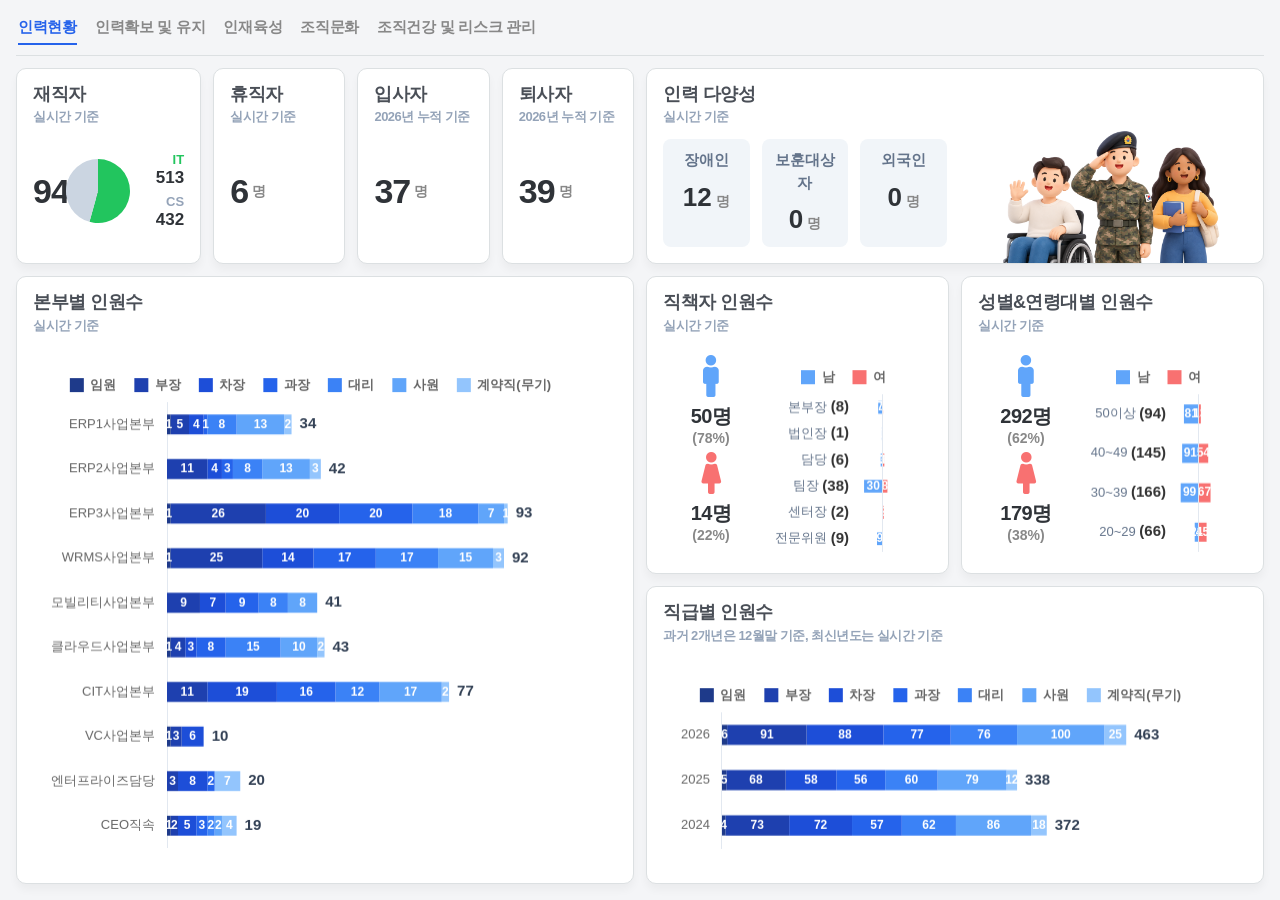
==== commit 974ebfe7: "컬러, 레이아웃 수정반영(1012) Co-authored-by: Cursor <cursoragent@cursor.com>" ====
--- a/dashboard01.html
+++ b/dashboard01.html
@@ -26,7 +26,7 @@
     <div class="hr-dash__kpi-row">
       <div class="hr-dash__kpi-left">
         <div class="hr-dash__card hr-dash__card--work">
-          <h2 class="hr-dash__card-title">재직자 <span class="hr-dash__title-sub">(실시간 기준)</span></h2>
+          <h2 class="hr-dash__card-title">재직자 <span class="hr-dash__title-sub">실시간 기준</span></h2>
           <div class="hr-dash__kpi-main">
             <div class="hr-dash__kpi-main-num">
               <span class="hr-dash__kpi-num" id="kpiWork">0</span><span class="hr-dash__kpi-unit">명</span>
@@ -50,7 +50,7 @@
         </div>
 
         <div class="hr-dash__card hr-dash__card--simple">
-          <h2 class="hr-dash__card-title">휴직자 <span class="hr-dash__title-sub">(실시간 기준)</span></h2>
+          <h2 class="hr-dash__card-title">휴직자 <span class="hr-dash__title-sub">실시간 기준</span></h2>
           <div class="hr-dash__kpi-main">
             <div class="hr-dash__kpi-main-num">
               <span class="hr-dash__kpi-num" id="kpiLeave">0</span><span class="hr-dash__kpi-unit">명</span>
@@ -59,7 +59,7 @@
         </div>
 
         <div class="hr-dash__card hr-dash__card--simple">
-          <h2 class="hr-dash__card-title">입사자 <span class="hr-dash__title-sub">(2026년 누적 기준)</span></h2>
+          <h2 class="hr-dash__card-title">입사자 <span class="hr-dash__title-sub">2026년 누적 기준</span></h2>
           <div class="hr-dash__kpi-main">
             <div class="hr-dash__kpi-main-num">
               <span class="hr-dash__kpi-num" id="kpiJoin">0</span><span class="hr-dash__kpi-unit">명</span>
@@ -68,7 +68,7 @@
         </div>
 
         <div class="hr-dash__card hr-dash__card--simple">
-          <h2 class="hr-dash__card-title">퇴사자 <span class="hr-dash__title-sub">(2026년 누적 기준)</span></h2>
+          <h2 class="hr-dash__card-title">퇴사자 <span class="hr-dash__title-sub">2026년 누적 기준</span></h2>
           <div class="hr-dash__kpi-main">
             <div class="hr-dash__kpi-main-num">
               <span class="hr-dash__kpi-num" id="kpiRetire">0</span><span class="hr-dash__kpi-unit">명</span>
@@ -79,7 +79,7 @@
 
       <div class="hr-dash__kpi-right">
         <div class="hr-dash__card hr-dash__card--diversity">
-          <h2 class="hr-dash__card-title">인력 다양성 <span class="hr-dash__title-sub">(실시간 기준)</span></h2>
+          <h2 class="hr-dash__card-title">인력 다양성 <span class="hr-dash__title-sub">실시간 기준</span></h2>
           <div class="hr-dash__diversity-body">
             <div class="hr-dash__div3">
               <div class="hr-dash__div3-item">
@@ -105,7 +105,7 @@
       <div class="hr-dash__col hr-dash__col--hq">
         <div class="hr-dash__card">
           <div class="hr-dash__card-head">
-            <h2 class="hr-dash__card-title">본부별 인원수 <span class="hr-dash__title-sub">(실시간 기준)</span></h2>
+            <h2 class="hr-dash__card-title">본부별 인원수 <span class="hr-dash__title-sub">실시간 기준</span></h2>
           </div>
           <div class="hr-dash__chart">
             <canvas id="chartHq"></canvas>
@@ -117,7 +117,7 @@
         <div class="hr-dash__col hr-dash__col--jikchak">
           <div class="hr-dash__card">
             <div class="hr-dash__card-head">
-              <h2 class="hr-dash__card-title">직책자 인원수 <span class="hr-dash__title-sub">(실시간 기준)</span></h2>
+              <h2 class="hr-dash__card-title">직책자 인원수 <span class="hr-dash__title-sub">실시간 기준</span></h2>
             </div>
             <div class="hr-dash__gender-wrap">
               <div class="hr-dash__gender-rate">
@@ -146,7 +146,7 @@
         <div class="hr-dash__col hr-dash__col--age">
           <div class="hr-dash__card">
             <div class="hr-dash__card-head">
-              <h2 class="hr-dash__card-title">성별&amp;연령대별 인원수 <span class="hr-dash__title-sub">(실시간 기준)</span></h2>
+              <h2 class="hr-dash__card-title">성별&amp;연령대별 인원수 <span class="hr-dash__title-sub">실시간 기준</span></h2>
             </div>
             <div class="hr-dash__gender-wrap">
               <div class="hr-dash__gender-rate">
@@ -175,7 +175,7 @@
         <div class="hr-dash__col hr-dash__col--grade">
           <div class="hr-dash__card">
             <div class="hr-dash__card-head">
-              <h2 class="hr-dash__card-title">직급별 인원수 <span class="hr-dash__title-sub">(과거 2개년은 12월말 기준, 최신년도는 실시간 기준)</span></h2>
+              <h2 class="hr-dash__card-title">직급별 인원수 <span class="hr-dash__title-sub">과거 2개년은 12월말 기준, 최신년도는 실시간 기준</span></h2>
             </div>
             <div class="hr-dash__chart">
               <canvas id="chartGradeYear"></canvas>
--- a/css/dashboard.css
+++ b/css/dashboard.css
@@ -24,11 +24,11 @@
   --hr-dash-muted: #888888;
   --hr-dash-label: #4a4f57;
   --hr-dash-text: #2f3338;
-  /* 재직자 IT/CS — 블루 + 라이트 그레이 · 남·여는 기존 유지 */
-  --hr-dash-it: #60a5fa;      /* blue-400 */
+  /* 차트 메인: 블루 · 포인트: 레드(여) 1개 · 재직자 IT/CS: 그린·밝은 그레이 */
+  --hr-dash-it: #22c55e;      /* green-500 */
   --hr-dash-cs: #94a3b8;      /* slate-400 (라벨 가독성) */
   --hr-dash-male: #60a5fa;    /* blue-400 */
-  --hr-dash-female: #f87171;  /* red-400 */
+  --hr-dash-female: #f87171;  /* red-400 — 포인트 */
 
   box-sizing: border-box;
   height: 100%;
@@ -355,9 +355,12 @@
 }
 
 .hr-dash__title-sub {
+  display: block;
+  margin-top: 2px;
   color: #94a3b8; /* slate-400 */
   font-size: 0.72em;
   font-weight: 600;
+  line-height: 1.35;
 }
 
 .hr-dash__card-tag {
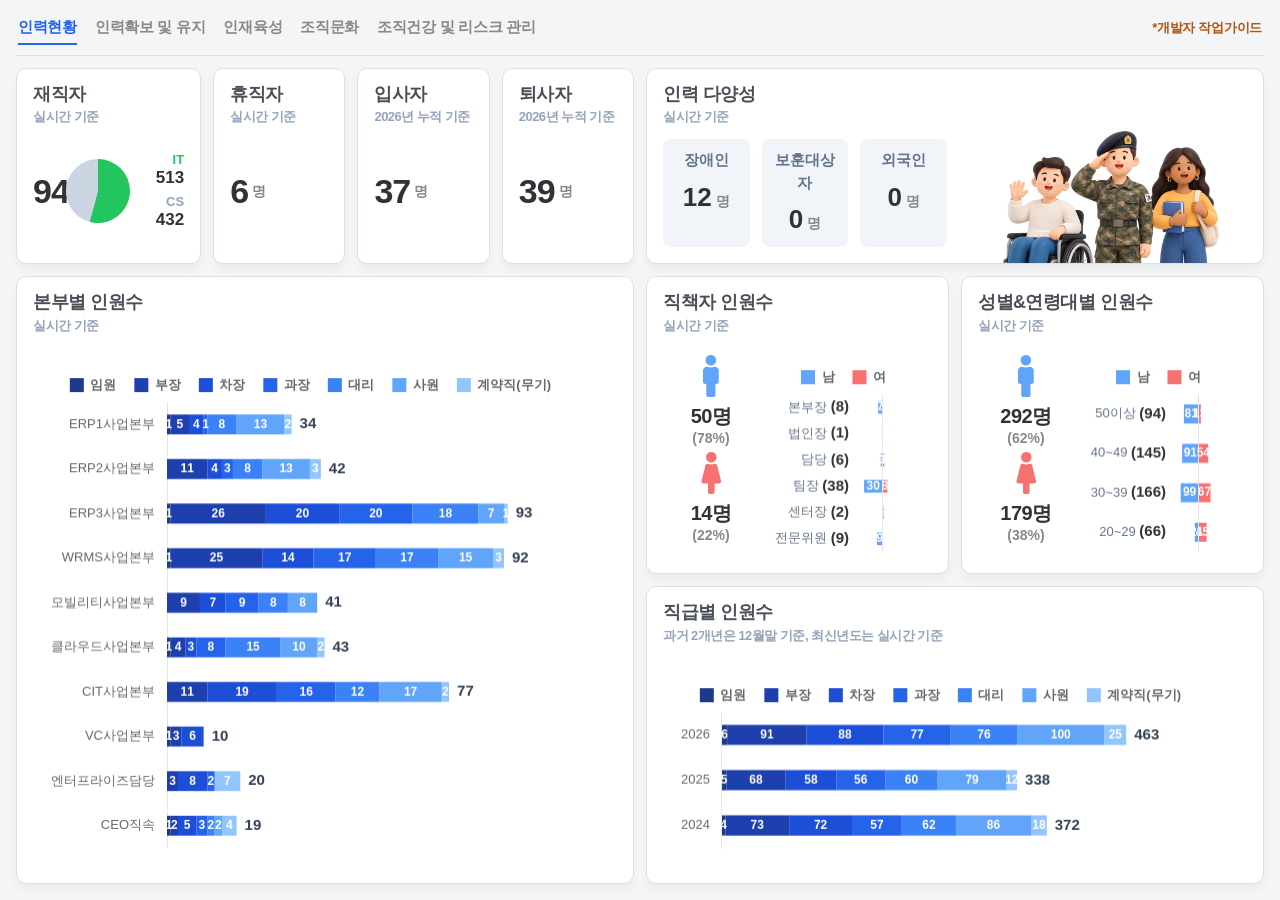
==== commit 1880c720: "fix : 261013 Co-authored-by: Cursor <cursoragent@cursor.com>" ====
--- a/dashboard01.html
+++ b/dashboard01.html
@@ -20,6 +20,7 @@
       <a href="./dashboard03.html">인재육성</a>
       <a href="./dashboard04.html">조직문화</a>
       <a href="./dashboard05.html">조직건강 및 리스크 관리</a>
+      <a href="./readme.html" class="hr-dash__nav-guide" target="_blank" rel="noopener">*개발자 작업가이드</a>
     </nav>
 
     <!-- KPI: 좌50% 재직·휴직·입사·퇴사 / 우50% 인력 다양성 -->
@@ -33,7 +34,7 @@
             </div>
             <div class="hr-dash__kpi-main-side">
               <div class="hr-dash__work-chart">
-                <canvas id="chartItCs"></canvas>
+                <canvas id="chart01ItCs"></canvas>
               </div>
               <div class="hr-dash__work-legend">
                 <div class="hr-dash__work-item hr-dash__work-item--it">
@@ -108,7 +109,7 @@
             <h2 class="hr-dash__card-title">본부별 인원수 <span class="hr-dash__title-sub">실시간 기준</span></h2>
           </div>
           <div class="hr-dash__chart">
-            <canvas id="chartHq"></canvas>
+            <canvas id="chart01Hq"></canvas>
           </div>
         </div>
       </div>
@@ -137,7 +138,7 @@
                 </div>
               </div>
               <div class="hr-dash__chart">
-                <canvas id="chartJikchak"></canvas>
+                <canvas id="chart01Jikchak"></canvas>
               </div>
             </div>
           </div>
@@ -166,7 +167,7 @@
                 </div>
               </div>
               <div class="hr-dash__chart">
-                <canvas id="chartAge"></canvas>
+                <canvas id="chart01Age"></canvas>
               </div>
             </div>
           </div>
@@ -178,7 +179,7 @@
               <h2 class="hr-dash__card-title">직급별 인원수 <span class="hr-dash__title-sub">과거 2개년은 12월말 기준, 최신년도는 실시간 기준</span></h2>
             </div>
             <div class="hr-dash__chart">
-              <canvas id="chartGradeYear"></canvas>
+              <canvas id="chart01GradeYear"></canvas>
             </div>
           </div>
         </div>
@@ -192,6 +193,6 @@
   <!-- Chart.js 4.5.x -->
   <script src="./e-HR_files/chartjs-4.5.0.js"></script>
   <script src="./e-HR_files/chartjs-plugin-datalabels.js"></script>
-  <script src="./js/dashboard.js"></script>
+  <script src="./js/dashboard01.js"></script>
 </body>
 </html>
--- a/css/dashboard.css
+++ b/css/dashboard.css
@@ -73,6 +73,19 @@
   border-bottom-color: #2563eb;
 }
 
+.hr-dash__nav-guide {
+  margin-left: auto;
+  color: #b45309 !important;
+  font-size: 13px !important;
+  font-weight: 700 !important;
+  border-bottom-color: transparent !important;
+}
+
+.hr-dash__nav-guide:hover {
+  color: #92400e !important;
+  text-decoration: underline;
+}
+
 /* ----- dashboard02 그리드: 카드 폭 동일 3등분 ----- */
 .hr-dash__grid-d02 {
   flex: 1 1 0;
@@ -248,6 +261,63 @@
   font-size: 14px;
   font-weight: 500;
   color: #aaa;
+}
+
+/* ----- 03~05 임시 구조 그리드 ----- */
+.hr-dash__grid-stub {
+  flex: 1 1 0;
+  min-height: 0;
+  display: grid;
+  gap: 12px;
+}
+
+.hr-dash__grid-stub--3 {
+  grid-template-columns: repeat(3, minmax(0, 1fr));
+  grid-template-rows: 1fr;
+}
+
+.hr-dash__grid-stub--2 {
+  grid-template-columns: repeat(2, minmax(0, 1fr));
+  grid-template-rows: 1fr;
+}
+
+.hr-dash__grid-stub--2x2 {
+  grid-template-columns: repeat(2, minmax(0, 1fr));
+  grid-template-rows: repeat(2, minmax(0, 1fr));
+}
+
+.hr-dash__grid-stub > .hr-dash__card {
+  min-width: 0;
+  min-height: 0;
+  width: 100%;
+  display: flex;
+  flex-direction: column;
+}
+
+.hr-dash__chart-placeholder {
+  flex: 1 1 0;
+  min-height: 160px;
+  display: flex;
+  flex-direction: column;
+  align-items: center;
+  justify-content: center;
+  gap: 6px;
+  margin-top: 4px;
+  border-radius: 8px;
+  background: #f8fafc;
+  border: 1px dashed #cbd5e1;
+  color: #94a3b8;
+  font-size: 14px;
+  font-weight: 600;
+  letter-spacing: -0.3px;
+  text-align: center;
+  padding: 16px;
+}
+
+.hr-dash__chart-placeholder small {
+  font-size: 12px;
+  font-weight: 500;
+  color: #cbd5e1;
 }
 
 .hr-dash *,
@@ -422,7 +492,7 @@
   margin-left: 4px;
 }
 
-/* KPI 본문: 왼쪽 수치 + 오른쪽 차트/아이콘 */
+/* KPI 본문: 왼쪽 수치 + (재직자만) 오른쪽 파이·라벨 */
 .hr-dash__kpi-main {
   flex: 1 1 auto;
   display: flex;
@@ -502,12 +572,12 @@
   justify-content: flex-start;
 }
 
-/* 인력 다양성 카드 — 오른쪽 50% 가로중앙·하단, 이전 대비 절반 크기 */
+/* 인력 다양성 카드 — people.png 우측 하단(오른쪽 40px 여백) · 고정 폭 220px */
 .hr-dash__card--diversity {
   background-color: var(--hr-dash-card-bg);
   background-image: url("../images/people.png");
   background-repeat: no-repeat;
-  background-position: calc(100% - 40px) 100%; 
+  background-position: calc(100% - 40px) 100%;
   background-size: 220px auto;
 }
 
@@ -662,7 +732,6 @@
     grid-template-rows: none;
   }
 
-  .hr-dash__col--hq,
   .hr-dash__col--jikchak,
   .hr-dash__col--age,
   .hr-dash__col--grade {
@@ -671,8 +740,32 @@
     min-height: 260px;
   }
 
+  /* 본부별: 다른 카드 높이에 맞추지 않음 · 컨텐츠(항목 수)만큼 늘어남 */
+  .hr-dash__col--hq {
+    grid-column: auto;
+    grid-row: auto;
+    min-height: 0;
+    height: auto;
+    align-self: start;
+  }
+
+  .hr-dash__col--hq .hr-dash__card {
+    flex: 0 0 auto;
+    height: auto;
+  }
+
+  .hr-dash__col--hq .hr-dash__chart {
+    flex: 0 0 auto;
+    min-height: 0;
+    /* 높이는 JS에서 항목 수 기준으로 지정 */
+  }
+
   .hr-dash__chart {
     min-height: 220px;
+  }
+
+  .hr-dash__col--hq .hr-dash__chart {
+    min-height: 0;
   }
 
   .hr-dash__gender-wrap {
@@ -694,6 +787,25 @@
 
   .hr-dash__grid-d02 > .hr-dash__card {
     min-height: 280px;
+  }
+
+  .hr-dash__grid-stub,
+  .hr-dash__grid-stub--3,
+  .hr-dash__grid-stub--2,
+  .hr-dash__grid-stub--2x2 {
+    display: flex;
+    flex-direction: column;
+    flex: none;
+    grid-template-columns: none;
+    grid-template-rows: none;
+  }
+
+  .hr-dash__grid-stub > .hr-dash__card {
+    min-height: 240px;
+  }
+
+  .hr-dash__chart-placeholder {
+    min-height: 180px;
   }
 
   /* 퇴사 사유 — 모바일: 좌우 배치, 카드 높이 = 컨텐츠 높이 */
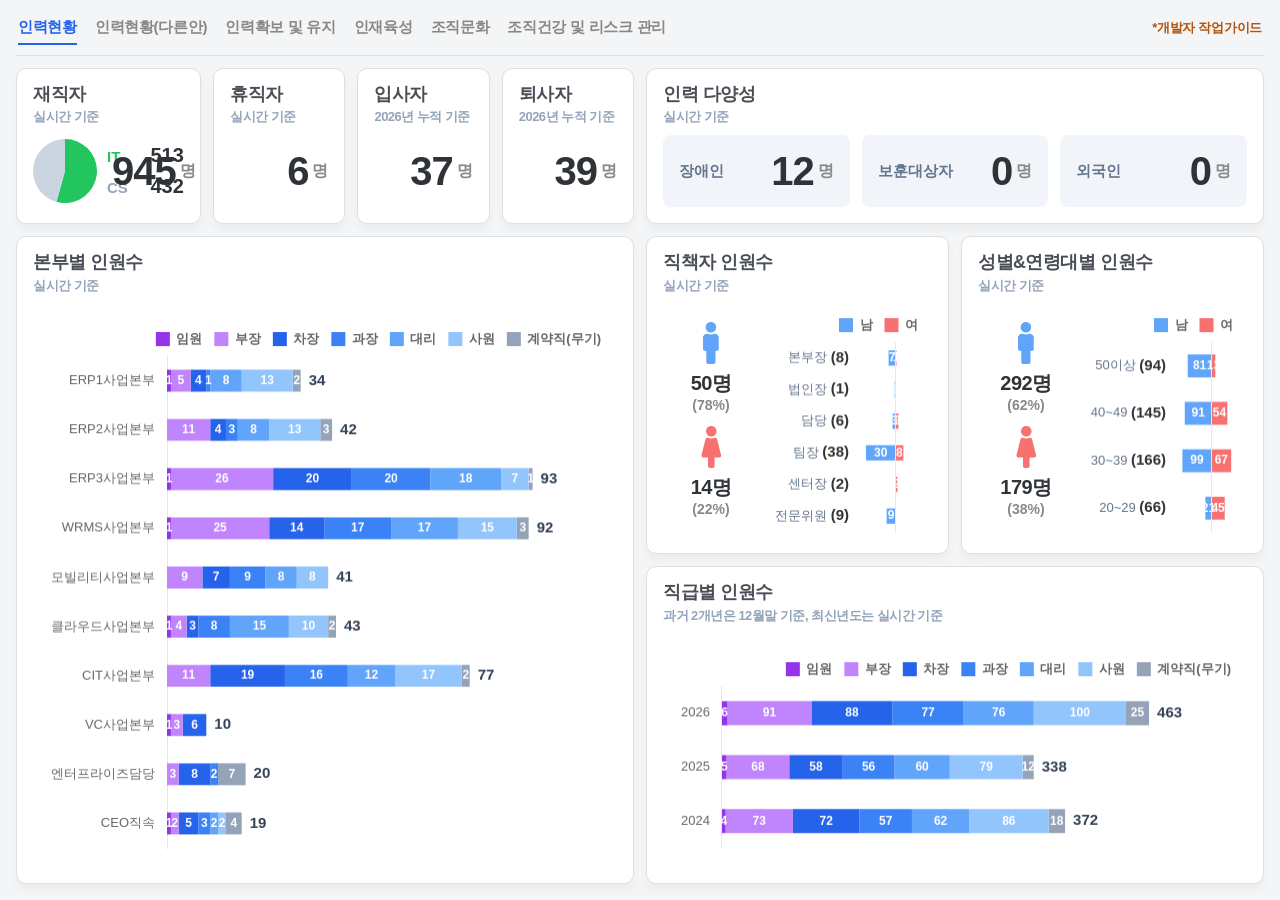
==== commit 5e04be94: "fix : 261014 1225 Co-authored-by: Cursor <cursoragent@cursor.com>" ====
--- a/dashboard01.html
+++ b/dashboard01.html
@@ -16,6 +16,7 @@
   <div class="hr-dash" id="hrDashRoot">
     <nav class="hr-dash__nav" aria-label="대시보드 탭">
       <a href="./dashboard01.html" class="on">인력현황</a>
+      <a href="./dashboard01_.html">인력현황(다른안)</a>
       <a href="./dashboard02.html">인력확보 및 유지</a>
       <a href="./dashboard03.html">인재육성</a>
       <a href="./dashboard04.html">조직문화</a>
@@ -29,9 +30,6 @@
         <div class="hr-dash__card hr-dash__card--work">
           <h2 class="hr-dash__card-title">재직자 <span class="hr-dash__title-sub">실시간 기준</span></h2>
           <div class="hr-dash__kpi-main">
-            <div class="hr-dash__kpi-main-num">
-              <span class="hr-dash__kpi-num" id="kpiWork">0</span><span class="hr-dash__kpi-unit">명</span>
-            </div>
             <div class="hr-dash__kpi-main-side">
               <div class="hr-dash__work-chart">
                 <canvas id="chart01ItCs"></canvas>
@@ -46,6 +44,9 @@
                   <span class="val" id="cntCs">0</span>
                 </div>
               </div>
+            </div>
+            <div class="hr-dash__kpi-main-num">
+              <span class="hr-dash__kpi-num" id="kpiWork">0</span><span class="hr-dash__kpi-unit">명</span>
             </div>
           </div>
         </div>
@@ -85,15 +86,21 @@
             <div class="hr-dash__div3">
               <div class="hr-dash__div3-item">
                 <div class="lab">장애인</div>
-                <span class="num" id="cntDisabil">0</span><span class="hr-dash__kpi-unit">명</span>
+                <div class="hr-dash__div3-val">
+                  <span class="num" id="cntDisabil">0</span><span class="hr-dash__kpi-unit">명</span>
+                </div>
               </div>
               <div class="hr-dash__div3-item">
                 <div class="lab">보훈대상자</div>
-                <span class="num" id="cntBohun">0</span><span class="hr-dash__kpi-unit">명</span>
+                <div class="hr-dash__div3-val">
+                  <span class="num" id="cntBohun">0</span><span class="hr-dash__kpi-unit">명</span>
+                </div>
               </div>
               <div class="hr-dash__div3-item">
                 <div class="lab">외국인</div>
-                <span class="num" id="cntForeign">0</span><span class="hr-dash__kpi-unit">명</span>
+                <div class="hr-dash__div3-val">
+                  <span class="num" id="cntForeign">0</span><span class="hr-dash__kpi-unit">명</span>
+                </div>
               </div>
             </div>
           </div>
--- a/css/dashboard.css
+++ b/css/dashboard.css
@@ -405,6 +405,114 @@
   grid-row: 2;
 }
 
+/* ----- 분리 세로막대 그리드 (dashboard01_) ----- */
+.hr-dash__grade-legend {
+  display: flex;
+  flex-wrap: wrap;
+  justify-content: flex-end;
+  width: 100%;
+  gap: 6px 12px;
+  font-size: 13px;
+  font-weight: 600;
+  color: #64748b;
+}
+
+.hr-dash__grade-legend-item {
+  display: inline-flex;
+  align-items: center;
+  gap: 5px;
+  white-space: nowrap;
+}
+
+.hr-dash__grade-legend-item i {
+  display: inline-block;
+  width: 12px;
+  height: 12px;
+  border-radius: 2px;
+  flex: 0 0 auto;
+}
+
+.hr-dash__mini-grid {
+  flex: 1 1 0;
+  min-height: 0;
+  display: grid;
+  grid-template-columns: repeat(3, 1fr);
+  gap: 8px;
+  align-content: stretch;
+}
+
+.hr-dash__mini-card {
+  min-width: 0;
+  min-height: 0;
+  display: flex;
+  flex-direction: column;
+  background: #f8fafc; /* slate-50 — 아주 밝은 그레이 */
+  border: 0;
+  border-radius: 6px;
+  padding: 16px 18px 14px;
+}
+
+.hr-dash__mini-card-title {
+  flex: 0 0 auto;
+  display: flex;
+  align-items: baseline;
+  justify-content: space-between;
+  gap: 6px;
+  margin-bottom: 2px;
+  font-size: 16px;
+  font-weight: 700;
+  color: var(--hr-dash-label);
+  letter-spacing: -0.3px;
+  line-height: 1.25;
+}
+
+.hr-dash__mini-card-title .name {
+  min-width: 0;
+  overflow: hidden;
+  text-overflow: ellipsis;
+  white-space: nowrap;
+  font-size: 16px; /* 본부별·직급별(연도) 작은 차트 제목 동일 */
+  font-weight: 700;
+  letter-spacing: -0.3px;
+  color: #64748b; /* slate-500 — 블루 그레이 */
+}
+
+.hr-dash__mini-card-title .total {
+  flex: 0 0 auto;
+  margin-left: auto;
+  display: inline-flex;
+  align-items: baseline;
+  gap: 2px;
+  text-align: right;
+  color: var(--hr-dash-text);
+}
+
+.hr-dash__mini-card-title .total .num {
+  font-size: 26px;
+  font-weight: 800;
+  letter-spacing: -0.5px;
+  line-height: 1.1;
+}
+
+.hr-dash__mini-card-title .total .unit {
+  font-size: 14px;
+  font-weight: 600;
+  color: var(--hr-dash-muted);
+}
+
+.hr-dash__mini-chart {
+  flex: 1 1 0;
+  min-height: 72px;
+  position: relative;
+  overflow: hidden;
+}
+
+.hr-dash__mini-chart canvas {
+  display: block;
+  width: 100% !important;
+  height: 100% !important;
+}
+
 /* ----- Card ----- */
 .hr-dash__card {
   background-color: var(--hr-dash-card-bg);
@@ -431,6 +539,14 @@
   font-size: 0.72em;
   font-weight: 600;
   line-height: 1.35;
+}
+
+/* dashboard01_: 카드 제목·소제목 좌우 배치 */
+.hr-dash--inline-sub .hr-dash__title-sub {
+  display: inline;
+  margin-top: 0;
+  margin-left: 8px;
+  vertical-align: baseline;
 }
 
 .hr-dash__card-tag {
@@ -465,6 +581,12 @@
   flex-wrap: wrap;
 }
 
+.hr-dash__card-head.hr-dash__card-head--stack {
+  flex-direction: column;
+  align-items: stretch;
+  gap: 6px;
+}
+
 .hr-dash__card-head .hr-dash__card-title {
   margin-bottom: 0;
 }
@@ -478,7 +600,7 @@
 
 /* ----- KPI ----- */
 .hr-dash__kpi-num {
-  font-size: 42px;
+  font-size: 48px;
   font-weight: 800;
   color: var(--hr-dash-text);
   line-height: 1.1;
@@ -486,13 +608,13 @@
 }
 
 .hr-dash__kpi-unit {
-  font-size: 14px;
+  font-size: 16px;
   font-weight: 600;
   color: var(--hr-dash-muted);
   margin-left: 4px;
 }
 
-/* KPI 본문: 왼쪽 수치 + (재직자만) 오른쪽 파이·라벨 */
+/* KPI 본문: (재직자) 왼쪽 파이·라벨 + 오른쪽 수치 / (휴직·입사·퇴사) 오른쪽 수치 */
 .hr-dash__kpi-main {
   flex: 1 1 auto;
   display: flex;
@@ -507,6 +629,7 @@
   min-width: 0;
   display: flex;
   align-items: center;
+  justify-content: flex-end;
 }
 
 .hr-dash__kpi-main-side {
@@ -531,32 +654,34 @@
 }
 
 .hr-dash__work-legend {
-  display: flex;
-  flex-direction: column;
-  justify-content: center;
-  align-items: flex-end;
-  gap: 8px;
-  text-align: right;
-  min-width: 44px;
+  display: grid;
+  grid-template-columns: auto minmax(2.5em, max-content);
+  column-gap: 6px;
+  row-gap: 8px;
+  align-content: center;
+  align-items: baseline;
+  justify-items: start;
 }
 
 .hr-dash__work-item {
-  display: flex;
-  flex-direction: column;
-  align-items: flex-end;
+  display: contents;
   line-height: 1.15;
 }
 
 .hr-dash__work-item .lab {
-  font-size: 13px;
+  font-size: 15px;
   font-weight: 700;
   color: #555;
 }
 
 .hr-dash__work-item .val {
-  font-size: 17px;
+  font-size: 20px;
   font-weight: 800;
   color: var(--hr-dash-text);
+  font-variant-numeric: tabular-nums;
+  text-align: right;
+  justify-self: end;
+  min-width: 2.5em;
 }
 
 .hr-dash__work-item--it .lab {
@@ -567,58 +692,68 @@
   color: var(--hr-dash-cs);
 }
 
-/* 휴직/입사/퇴사: 수치만 */
+/* 휴직/입사/퇴사: 수치만 오른쪽 */
 .hr-dash__card--simple .hr-dash__kpi-main {
-  justify-content: flex-start;
-}
-
-/* 인력 다양성 카드 — people.png 우측 하단(오른쪽 40px 여백) · 고정 폭 220px */
-.hr-dash__card--diversity {
-  background-color: var(--hr-dash-card-bg);
-  background-image: url("../images/people.png");
-  background-repeat: no-repeat;
-  background-position: calc(100% - 40px) 100%;
-  background-size: 220px auto;
-}
-
+  justify-content: flex-end;
+}
+
+/* 인력 다양성 카드 */
 .hr-dash__diversity-body {
   flex: 1 1 auto;
   display: flex;
   min-height: 0;
   align-items: stretch;
-  position: relative;
-  z-index: 1;
 }
 
 .hr-dash__div3 {
-  width: calc(100% - 300px);
+  width: 100%;
   display: grid;
   grid-template-columns: 1fr 1fr 1fr;
   gap: 12px;
   text-align: center;
   min-width: 0;
-  align-content: center;
-  padding-top: 4px;
+  align-items: stretch;
 }
 
 .hr-dash__div3-item {
   background-color: #f1f5f9; /* slate-100 */
   border-radius: 8px;
-  padding: 10px 6px 8px;
-  min-width: 0;
+  padding: 10px 16px;
+  min-width: 0;
+  display: flex;
+  flex-direction: row;
+  align-items: center;
+  justify-content: space-between;
+  gap: 10px;
+  text-align: left;
 }
 
 .hr-dash__div3 .lab {
   font-size: 15px;
   font-weight: 600;
   color: #64748b; /* slate-500 */
-  margin-bottom: 6px;
+  margin-bottom: 0;
+  flex: 0 0 auto;
+}
+
+.hr-dash__div3-val {
+  display: flex;
+  align-items: center;
+  justify-content: flex-end;
+  flex: 1 1 auto;
+  min-width: 0;
 }
 
 .hr-dash__div3 .num {
-  font-size: 26px;
+  font-size: 48px;
   font-weight: 800;
   color: var(--hr-dash-text);
+  line-height: 1.1;
+  letter-spacing: -1px;
+}
+
+.hr-dash__div3-item .hr-dash__kpi-unit {
+  font-size: 16px;
 }
 
 /* ----- Charts: 카드 안에서 남은 높이 채움 ----- */
@@ -698,8 +833,9 @@
 }
 
 @media (max-width: 1400px) {
-  .hr-dash__kpi-num {
-    font-size: 34px;
+  .hr-dash__kpi-num,
+  .hr-dash__div3 .num {
+    font-size: 40px;
   }
 }
 
@@ -758,6 +894,16 @@
     flex: 0 0 auto;
     min-height: 0;
     /* 높이는 JS에서 항목 수 기준으로 지정 */
+  }
+
+  .hr-dash__col--hq .hr-dash__mini-grid,
+  .hr-dash__col--grade .hr-dash__mini-grid {
+    flex: 0 0 auto;
+    min-height: 420px;
+  }
+
+  .hr-dash__mini-chart {
+    min-height: 100px;
   }
 
   .hr-dash__chart {
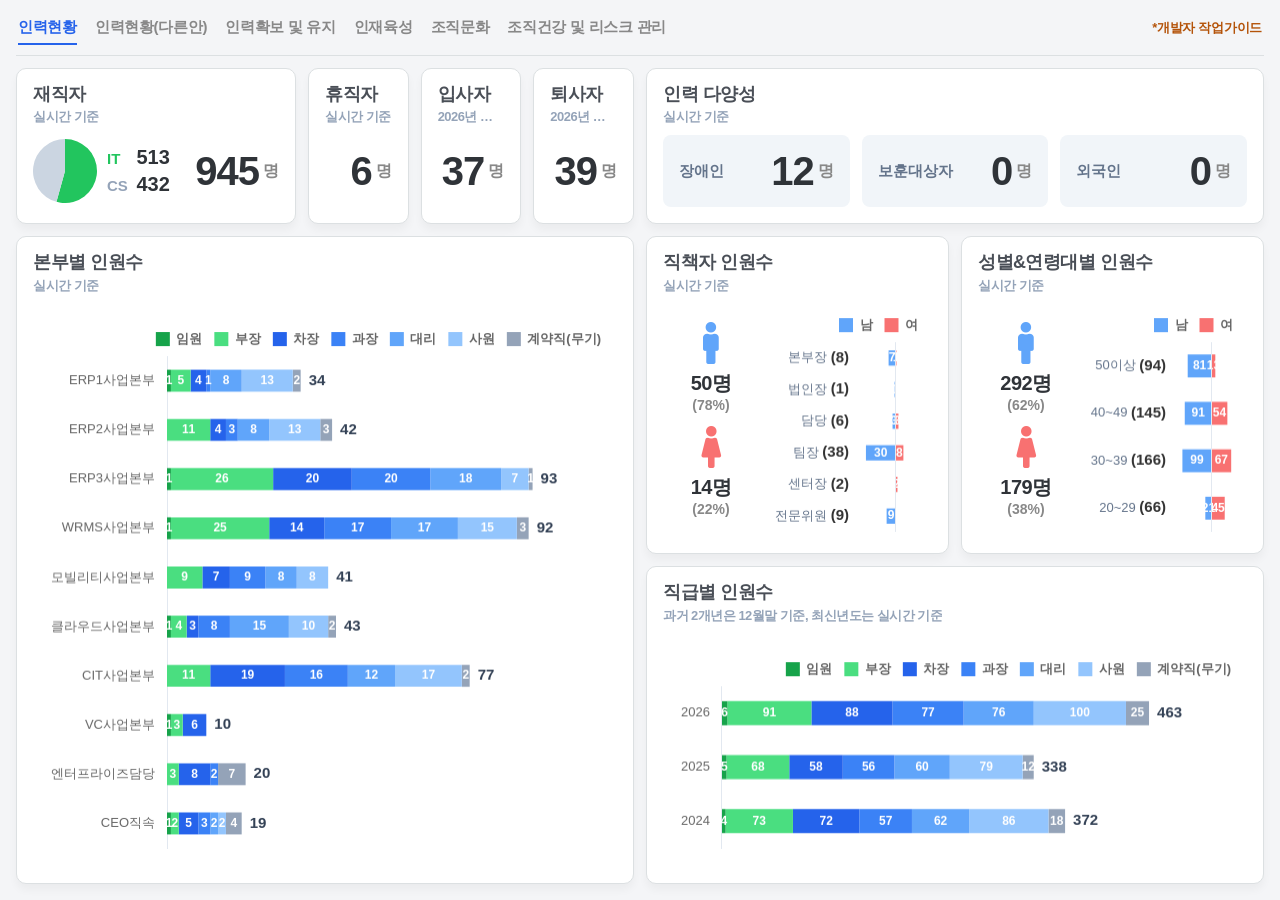
==== commit 395307c3: "fix : 261022 0836 Co-authored-by: Cursor <cursoragent@cursor.com>" ====
--- a/dashboard01.html
+++ b/dashboard01.html
@@ -28,7 +28,7 @@
     <div class="hr-dash__kpi-row">
       <div class="hr-dash__kpi-left">
         <div class="hr-dash__card hr-dash__card--work">
-          <h2 class="hr-dash__card-title">재직자 <span class="hr-dash__title-sub">실시간 기준</span></h2>
+          <h2 class="hr-dash__card-title"><span class="hr-dash__title-main">재직자</span> <span class="hr-dash__title-sub">실시간 기준</span></h2>
           <div class="hr-dash__kpi-main">
             <div class="hr-dash__kpi-main-side">
               <div class="hr-dash__work-chart">
@@ -52,7 +52,7 @@
         </div>
 
         <div class="hr-dash__card hr-dash__card--simple">
-          <h2 class="hr-dash__card-title">휴직자 <span class="hr-dash__title-sub">실시간 기준</span></h2>
+          <h2 class="hr-dash__card-title"><span class="hr-dash__title-main">휴직자</span> <span class="hr-dash__title-sub">실시간 기준</span></h2>
           <div class="hr-dash__kpi-main">
             <div class="hr-dash__kpi-main-num">
               <span class="hr-dash__kpi-num" id="kpiLeave">0</span><span class="hr-dash__kpi-unit">명</span>
@@ -61,7 +61,7 @@
         </div>
 
         <div class="hr-dash__card hr-dash__card--simple">
-          <h2 class="hr-dash__card-title">입사자 <span class="hr-dash__title-sub">2026년 누적 기준</span></h2>
+          <h2 class="hr-dash__card-title"><span class="hr-dash__title-main">입사자</span> <span class="hr-dash__title-sub">2026년 누적 기준</span></h2>
           <div class="hr-dash__kpi-main">
             <div class="hr-dash__kpi-main-num">
               <span class="hr-dash__kpi-num" id="kpiJoin">0</span><span class="hr-dash__kpi-unit">명</span>
@@ -70,7 +70,7 @@
         </div>
 
         <div class="hr-dash__card hr-dash__card--simple">
-          <h2 class="hr-dash__card-title">퇴사자 <span class="hr-dash__title-sub">2026년 누적 기준</span></h2>
+          <h2 class="hr-dash__card-title"><span class="hr-dash__title-main">퇴사자</span> <span class="hr-dash__title-sub">2026년 누적 기준</span></h2>
           <div class="hr-dash__kpi-main">
             <div class="hr-dash__kpi-main-num">
               <span class="hr-dash__kpi-num" id="kpiRetire">0</span><span class="hr-dash__kpi-unit">명</span>
@@ -81,7 +81,7 @@
 
       <div class="hr-dash__kpi-right">
         <div class="hr-dash__card hr-dash__card--diversity">
-          <h2 class="hr-dash__card-title">인력 다양성 <span class="hr-dash__title-sub">실시간 기준</span></h2>
+          <h2 class="hr-dash__card-title"><span class="hr-dash__title-main">인력 다양성</span> <span class="hr-dash__title-sub">실시간 기준</span></h2>
           <div class="hr-dash__diversity-body">
             <div class="hr-dash__div3">
               <div class="hr-dash__div3-item">
@@ -113,7 +113,7 @@
       <div class="hr-dash__col hr-dash__col--hq">
         <div class="hr-dash__card">
           <div class="hr-dash__card-head">
-            <h2 class="hr-dash__card-title">본부별 인원수 <span class="hr-dash__title-sub">실시간 기준</span></h2>
+            <h2 class="hr-dash__card-title"><span class="hr-dash__title-main">본부별 인원수</span> <span class="hr-dash__title-sub">실시간 기준</span></h2>
           </div>
           <div class="hr-dash__chart">
             <canvas id="chart01Hq"></canvas>
@@ -125,7 +125,7 @@
         <div class="hr-dash__col hr-dash__col--jikchak">
           <div class="hr-dash__card">
             <div class="hr-dash__card-head">
-              <h2 class="hr-dash__card-title">직책자 인원수 <span class="hr-dash__title-sub">실시간 기준</span></h2>
+              <h2 class="hr-dash__card-title"><span class="hr-dash__title-main">직책자 인원수</span> <span class="hr-dash__title-sub">실시간 기준</span></h2>
             </div>
             <div class="hr-dash__gender-wrap">
               <div class="hr-dash__gender-rate">
@@ -154,7 +154,7 @@
         <div class="hr-dash__col hr-dash__col--age">
           <div class="hr-dash__card">
             <div class="hr-dash__card-head">
-              <h2 class="hr-dash__card-title">성별&amp;연령대별 인원수 <span class="hr-dash__title-sub">실시간 기준</span></h2>
+              <h2 class="hr-dash__card-title"><span class="hr-dash__title-main">성별&amp;연령대별 인원수</span> <span class="hr-dash__title-sub">실시간 기준</span></h2>
             </div>
             <div class="hr-dash__gender-wrap">
               <div class="hr-dash__gender-rate">
@@ -183,7 +183,7 @@
         <div class="hr-dash__col hr-dash__col--grade">
           <div class="hr-dash__card">
             <div class="hr-dash__card-head">
-              <h2 class="hr-dash__card-title">직급별 인원수 <span class="hr-dash__title-sub">과거 2개년은 12월말 기준, 최신년도는 실시간 기준</span></h2>
+              <h2 class="hr-dash__card-title"><span class="hr-dash__title-main">직급별 인원수</span> <span class="hr-dash__title-sub">과거 2개년은 12월말 기준, 최신년도는 실시간 기준</span></h2>
             </div>
             <div class="hr-dash__chart">
               <canvas id="chart01GradeYear"></canvas>
--- a/css/dashboard.css
+++ b/css/dashboard.css
@@ -337,7 +337,8 @@
 
 .hr-dash__kpi-left {
   display: grid;
-  grid-template-columns: 1.4fr 1fr 1fr 1fr; /* 재직자 넓게 · 휴직·입사·퇴사 동일 */
+  /* 재직자: 최소 280px · 휴직·입사·퇴사: 나머지 균등 */
+  grid-template-columns: minmax(280px, 1.4fr) repeat(3, minmax(0, 1fr));
   gap: 12px;
   min-width: 0;
   align-items: stretch;
@@ -354,6 +355,10 @@
   min-height: 100%;
   display: flex;
   flex-direction: column;
+}
+
+.hr-dash__card--work {
+  min-width: 280px;
 }
 
 .hr-dash__kpi-right > .hr-dash__card {
@@ -532,21 +537,60 @@
   flex-direction: column;
 }
 
+/* 제목·소제목: 항상 블록(flex 아이템). 글자(inline) 흐름으로 배치하지 않음 */
+.hr-dash__card-title {
+  display: flex;
+  flex-direction: column;
+  align-items: flex-start;
+  gap: 2px;
+  font-size: 18px;
+  font-weight: 700;
+  margin: 0 0 10px;
+  line-height: 1.3;
+  color: var(--hr-dash-label);
+  letter-spacing: -0.5px;
+  text-align: left;
+  min-width: 0;
+  max-width: 100%;
+}
+
+/* 큰제목: 단어(띄어쓰기) 단위 줄바꿈 */
+.hr-dash__title-main {
+  display: block;
+  min-width: 0;
+  max-width: 100%;
+  width: 100%;
+  white-space: normal;
+  word-break: keep-all;
+  overflow-wrap: break-word;
+}
+
 .hr-dash__title-sub {
   display: block;
-  margin-top: 2px;
+  margin: 0;
   color: #94a3b8; /* slate-400 */
   font-size: 0.72em;
   font-weight: 600;
   line-height: 1.35;
-}
-
-/* dashboard01_: 카드 제목·소제목 좌우 배치 */
-.hr-dash--inline-sub .hr-dash__title-sub {
-  display: inline;
-  margin-top: 0;
-  margin-left: 8px;
-  vertical-align: baseline;
+  text-align: left;
+  max-width: 100%;
+  overflow: hidden;
+  text-overflow: ellipsis;
+  white-space: nowrap;
+  flex: 0 0 auto;
+}
+
+/* dashboard01_: 데스크톱 — 가로 블록 배치(flex row) */
+.hr-dash--inline-sub .hr-dash__card-title {
+  flex-direction: row;
+  align-items: baseline;
+  flex-wrap: wrap;
+  gap: 8px;
+}
+
+.hr-dash--inline-sub .hr-dash__title-main {
+  flex: 1 1 auto;
+  width: auto;
 }
 
 .hr-dash__card-tag {
@@ -562,15 +606,6 @@
   vertical-align: middle;
 }
 
-.hr-dash__card-title {
-  font-size: 18px;
-  font-weight: 700;
-  margin: 0 0 10px;
-  line-height: 1.3;
-  color: var(--hr-dash-label);
-  letter-spacing: -0.5px;
-}
-
 .hr-dash__card-head {
   display: flex;
   align-items: baseline;
@@ -656,8 +691,8 @@
 .hr-dash__work-legend {
   display: grid;
   grid-template-columns: auto minmax(2.5em, max-content);
-  column-gap: 6px;
-  row-gap: 8px;
+  column-gap: 2px;
+  row-gap: 4px;
   align-content: center;
   align-items: baseline;
   justify-items: start;
@@ -681,7 +716,7 @@
   font-variant-numeric: tabular-nums;
   text-align: right;
   justify-self: end;
-  min-width: 2.5em;
+  min-width: 1.5em;
 }
 
 .hr-dash__work-item--it .lab {
@@ -830,6 +865,21 @@
 
 .hr-dash__gender-item--f > i {
   color: var(--hr-dash-female);
+}
+
+/* ≤1600px: 제목·소제목 세로 블록 배치 */
+@media (max-width: 1600px) {
+  .hr-dash--inline-sub .hr-dash__card-title {
+    flex-direction: column;
+    align-items: flex-start;
+    flex-wrap: nowrap;
+    gap: 2px;
+  }
+
+  .hr-dash--inline-sub .hr-dash__title-main {
+    flex: 0 1 auto;
+    width: 100%;
+  }
 }
 
 @media (max-width: 1400px) {
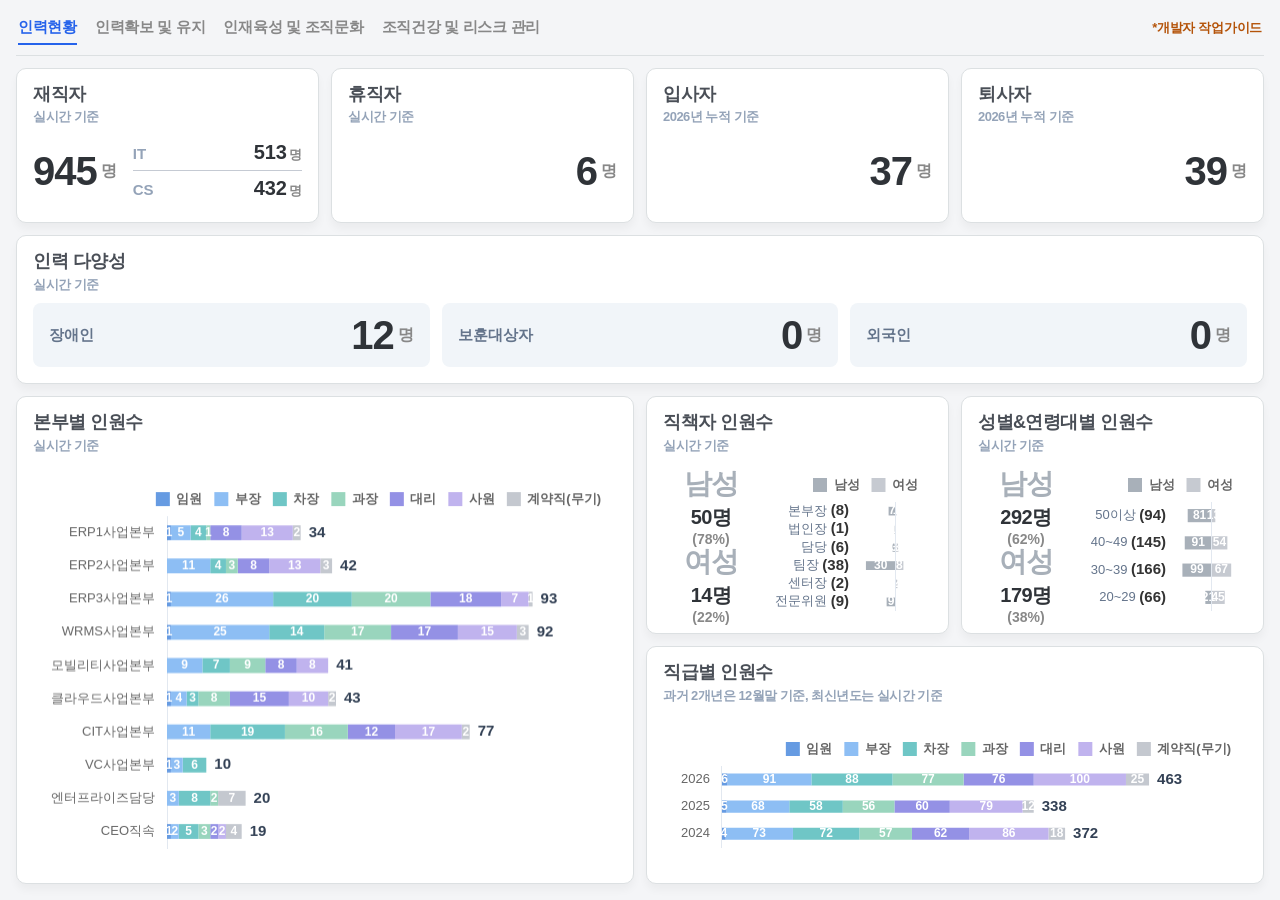
==== commit 6261f118: "fix : 261026 0935 Co-authored-by: Cursor <cursoragent@cursor.com>" ====
--- a/dashboard01.html
+++ b/dashboard01.html
@@ -16,11 +16,9 @@
   <div class="hr-dash" id="hrDashRoot">
     <nav class="hr-dash__nav" aria-label="대시보드 탭">
       <a href="./dashboard01.html" class="on">인력현황</a>
-      <a href="./dashboard01_.html">인력현황(다른안)</a>
       <a href="./dashboard02.html">인력확보 및 유지</a>
-      <a href="./dashboard03.html">인재육성</a>
-      <a href="./dashboard04.html">조직문화</a>
-      <a href="./dashboard05.html">조직건강 및 리스크 관리</a>
+      <a href="./dashboard03.html">인재육성 및 조직문화</a>
+      <a href="./dashboard04.html">조직건강 및 리스크 관리</a>
       <a href="./readme.html" class="hr-dash__nav-guide" target="_blank" rel="noopener">*개발자 작업가이드</a>
     </nav>
 
@@ -30,23 +28,18 @@
         <div class="hr-dash__card hr-dash__card--work">
           <h2 class="hr-dash__card-title"><span class="hr-dash__title-main">재직자</span> <span class="hr-dash__title-sub">실시간 기준</span></h2>
           <div class="hr-dash__kpi-main">
-            <div class="hr-dash__kpi-main-side">
-              <div class="hr-dash__work-chart">
-                <canvas id="chart01ItCs"></canvas>
-              </div>
-              <div class="hr-dash__work-legend">
-                <div class="hr-dash__work-item hr-dash__work-item--it">
-                  <span class="lab">IT</span>
-                  <span class="val" id="cntIt">0</span>
-                </div>
-                <div class="hr-dash__work-item hr-dash__work-item--cs">
-                  <span class="lab">CS</span>
-                  <span class="val" id="cntCs">0</span>
-                </div>
-              </div>
-            </div>
             <div class="hr-dash__kpi-main-num">
               <span class="hr-dash__kpi-num" id="kpiWork">0</span><span class="hr-dash__kpi-unit">명</span>
+            </div>
+            <div class="hr-dash__work-split">
+              <div class="hr-dash__work-item hr-dash__work-item--it">
+                <span class="lab">IT</span>
+                <span class="val"><span id="cntIt">0</span><span class="unit">명</span></span>
+              </div>
+              <div class="hr-dash__work-item hr-dash__work-item--cs">
+                <span class="lab">CS</span>
+                <span class="val"><span id="cntCs">0</span><span class="unit">명</span></span>
+              </div>
             </div>
           </div>
         </div>
@@ -130,14 +123,14 @@
             <div class="hr-dash__gender-wrap">
               <div class="hr-dash__gender-rate">
                 <div class="hr-dash__gender-item hr-dash__gender-item--m">
-                  <i class="fas fa-male" aria-hidden="true"></i>
+                  <span class="hr-dash__gender-mark">남성</span>
                   <div class="hr-dash__gender-meta">
                     <span class="num" id="cntJikchakMale">0명</span>
                     <span class="pct" id="rateJikchakMale">(0%)</span>
                   </div>
                 </div>
                 <div class="hr-dash__gender-item hr-dash__gender-item--f">
-                  <i class="fas fa-female" aria-hidden="true"></i>
+                  <span class="hr-dash__gender-mark">여성</span>
                   <div class="hr-dash__gender-meta">
                     <span class="num" id="cntJikchakFemale">0명</span>
                     <span class="pct" id="rateJikchakFemale">(0%)</span>
@@ -159,14 +152,14 @@
             <div class="hr-dash__gender-wrap">
               <div class="hr-dash__gender-rate">
                 <div class="hr-dash__gender-item hr-dash__gender-item--m">
-                  <i class="fas fa-male" aria-hidden="true"></i>
+                  <span class="hr-dash__gender-mark">남성</span>
                   <div class="hr-dash__gender-meta">
                     <span class="num" id="cntMale">0명</span>
                     <span class="pct" id="rateMale">(0%)</span>
                   </div>
                 </div>
                 <div class="hr-dash__gender-item hr-dash__gender-item--f">
-                  <i class="fas fa-female" aria-hidden="true"></i>
+                  <span class="hr-dash__gender-mark">여성</span>
                   <div class="hr-dash__gender-meta">
                     <span class="num" id="cntFemale">0명</span>
                     <span class="pct" id="rateFemale">(0%)</span>
--- a/css/dashboard.css
+++ b/css/dashboard.css
@@ -24,11 +24,10 @@
   --hr-dash-muted: #888888;
   --hr-dash-label: #4a4f57;
   --hr-dash-text: #2f3338;
-  /* 차트 메인: 블루 · 포인트: 레드(여) 1개 · 재직자 IT/CS: 그린·밝은 그레이 */
-  --hr-dash-it: #22c55e;      /* green-500 */
-  --hr-dash-cs: #94a3b8;      /* slate-400 (라벨 가독성) */
-  --hr-dash-male: #60a5fa;    /* blue-400 */
-  --hr-dash-female: #f87171;  /* red-400 — 포인트 */
+  /* 차트 메인: 블루 · 직책·연령 남녀: 그레이 · 재직자 IT/CS 라벨 */
+  --hr-dash-cs: #94a3b8;      /* slate-400 */
+  --hr-dash-male: #A8B0B9;
+  --hr-dash-female: #C6CAD1;
 
   box-sizing: border-box;
   height: 100%;
@@ -42,7 +41,7 @@
   font-family: "Pretendard GOV", "Malgun Gothic", "Apple SD Gothic Neo", "Noto Sans KR", sans-serif;
 }
 
-/* ----- 상단 탭 (임시 네비) ----- */
+/* ----- 상단 탭 ----- */
 .hr-dash__nav {
   flex: 0 0 auto;
   display: flex;
@@ -120,10 +119,11 @@
   padding: 4px 8px 8px;
 }
 
+/* 퇴사율 원 160px */
 .hr-dash__rate-chart {
   flex: 0 0 auto;
-  width: 140px;
-  height: 140px;
+  width: 160px;
+  height: 160px;
   max-width: 70%;
   max-height: calc(100% - 48px);
   min-height: 0;
@@ -263,7 +263,7 @@
   color: #aaa;
 }
 
-/* ----- 03~05 임시 구조 그리드 ----- */
+/* ----- 03·04 카드 그리드. 03은 상단 flex 1 · 하단 flex 2. 04는 3열 위 + 전체 폭 아래 ----- */
 .hr-dash__grid-stub {
   flex: 1 1 0;
   min-height: 0;
@@ -272,18 +272,24 @@
 }
 
 .hr-dash__grid-stub--3 {
+  flex: 1 1 0;
   grid-template-columns: repeat(3, minmax(0, 1fr));
   grid-template-rows: 1fr;
 }
 
 .hr-dash__grid-stub--2 {
+  flex: 2 1 0;
   grid-template-columns: repeat(2, minmax(0, 1fr));
   grid-template-rows: 1fr;
 }
 
-.hr-dash__grid-stub--2x2 {
-  grid-template-columns: repeat(2, minmax(0, 1fr));
-  grid-template-rows: repeat(2, minmax(0, 1fr));
+.hr-dash__grid-stub--3-1 {
+  grid-template-columns: repeat(3, minmax(0, 1fr));
+  grid-template-rows: 1fr 1fr;
+}
+
+.hr-dash__grid-stub--3-1 > .hr-dash__card:last-child {
+  grid-column: 1 / -1;
 }
 
 .hr-dash__grid-stub > .hr-dash__card {
@@ -294,30 +300,390 @@
   flex-direction: column;
 }
 
-.hr-dash__chart-placeholder {
+/* 03 교육시간 — 01 다양성 블록과 같은 옅은 칸, 제목 좌상 / 수치 우하.
+   1100px 이하는 두 칸이 줄지 않고 카드 높이가 내용만큼 늘어남 */
+.hr-dash__edu-hours {
+  flex: 1 1 auto;
+  min-height: 0;
+  display: flex;
+  flex-direction: column;
+  gap: 12px;
+  padding: 4px 0 0;
+}
+
+.hr-dash__edu-row {
   flex: 1 1 0;
-  min-height: 160px;
+  min-width: 0;
+  min-height: 0;
+  display: flex;
+  flex-direction: column;
+  align-items: stretch;
+  justify-content: space-between;
+  gap: 8px;
+  background-color: #f1f5f9;
+  border-radius: 8px;
+  padding: 14px 16px;
+}
+
+.hr-dash__edu-lab {
+  align-self: flex-start;
+  font-size: 15px;
+  font-weight: 600;
+  color: #64748b;
+  letter-spacing: -0.3px;
+}
+
+.hr-dash__edu-val {
+  align-self: flex-end;
+  display: flex;
+  align-items: baseline;
+  justify-content: flex-end;
+  gap: 6px;
+}
+
+.hr-dash__edu-val .num {
+  font-size: 40px;
+  font-weight: 800;
+  letter-spacing: -1px;
+  line-height: 1;
+  color: var(--hr-dash-text);
+  font-variant-numeric: tabular-nums;
+}
+
+.hr-dash__edu-val .unit {
+  font-size: 16px;
+  font-weight: 600;
+  color: var(--hr-dash-muted);
+}
+
+/* 03 교육주제별 이수율 — 도넛 왼쪽, 범례는 오른쪽 1열. 지름은 영역보다 20px 작음 */
+.hr-dash__topic {
+  flex: 1 1 auto;
+  min-height: 0;
+  display: flex;
+  flex-direction: row;
+  align-items: center;
+  justify-content: center;
+  gap: 20px;
+}
+
+.hr-dash__topic-chart {
+  flex: 0 1 auto;
+  align-self: center;
+  height: calc(100% - 20px);
+  width: auto;
+  max-width: calc(52% - 20px);
+  aspect-ratio: 1 / 1;
+  min-width: 0;
+  min-height: 0;
+  position: relative;
+}
+
+.hr-dash__topic-chart canvas {
+  display: block;
+  width: 100% !important;
+  height: 100% !important;
+}
+
+.hr-dash__topic-legend {
+  flex: 0 0 auto;
+  width: fit-content;
+  max-width: 100%;
+  display: flex;
+  flex-direction: column;
+  align-items: flex-start;
+  gap: 4px;
+  margin: 0;
+  padding: 0 2px 4px;
+  font-size: 12px;
+  color: #444;
+}
+
+.hr-dash__topic-legend .item {
+  display: flex;
+  align-items: flex-start;
+  gap: 6px;
+  width: fit-content;
+  max-width: 100%;
+  line-height: 1.35;
+}
+
+.hr-dash__topic-legend .dot {
+  flex: 0 0 auto;
+  width: 10px;
+  height: 10px;
+  margin-top: 3px;
+  border-radius: 50%;
+}
+
+.hr-dash__topic-legend .name {
+  min-width: 0;
+  word-break: keep-all;
+}
+
+/* 03 업무스타일 트리맵 */
+.hr-dash__style {
+  flex: 1 1 0;
+  min-height: 0;
+  position: relative;
+  margin-top: 2px;
+}
+
+.hr-dash__style-cell {
+  position: absolute;
+  box-sizing: border-box;
+  display: flex;
+  align-items: flex-end;
+  padding: 5px 6px;
+  overflow: hidden;
+  color: #fff;
+  font-size: 12px;
+  font-weight: 700;
+  line-height: 1.25;
+  letter-spacing: -0.4px;
+  word-break: keep-all;
+}
+
+.hr-dash__style-cell.is-narrow {
+  padding: 2px 3px;
+}
+
+.hr-dash__style-tip {
+  position: absolute;
+  z-index: 4;
+  display: none;
+  max-width: 220px;
+  padding: 8px 10px;
+  background: #2b2b2b;
+  color: #fff;
+  font-size: 12px;
+  font-weight: 500;
+  line-height: 1.45;
+  letter-spacing: -0.3px;
+  pointer-events: none;
+  box-shadow: 0 4px 12px rgba(0, 0, 0, 0.18);
+}
+
+/* 04 안전교육 이수율 — 도넛 둘. 지름은 칸보다 20px 작음 */
+.hr-dash__safe {
+  position: relative;
+  flex: 1 1 0;
+  min-height: 0;
+  display: flex;
+  align-items: stretch;
+  justify-content: center;
+  gap: 4px;
+}
+
+.hr-dash__safe-item {
+  container-type: size;
+  position: relative;
+  flex: 1 1 0;
+  min-width: 0;
+  min-height: 0;
+  height: 100%;
   display: flex;
   flex-direction: column;
   align-items: center;
   justify-content: center;
   gap: 6px;
-  margin-top: 4px;
-  border-radius: 8px;
-  background: #f8fafc;
-  border: 1px dashed #cbd5e1;
-  color: #94a3b8;
-  font-size: 14px;
+}
+
+.hr-dash__safe-chart {
+  position: relative;
+  width: min(calc(100cqw - 20px), calc(100cqh - 84px));
+  max-width: 100%;
+  aspect-ratio: 1 / 1;
+}
+
+.hr-dash__safe-chart canvas {
+  display: block;
+  width: 100% !important;
+  height: 100% !important;
+}
+
+.hr-dash__safe-center {
+  position: absolute;
+  inset: 0;
+  display: flex;
+  align-items: center;
+  justify-content: center;
+  margin: 0;
+  padding: 0;
+  font-size: 16px;
+  font-weight: 700;
+  line-height: 1;
+  letter-spacing: -0.4px;
+  text-align: center;
+  color: var(--hr-dash-text);
+  pointer-events: none;
+  z-index: 1;
+}
+
+/* 안전교육 툴팁 — HTML. 가운데 상반기·하반기 글자 위, 항목 좌우 14px */
+.hr-dash__safe-tip {
+  position: absolute;
+  z-index: 2;
+  left: 50%;
+  bottom: calc(50% + 14px);
+  transform: translateX(-50%);
+  display: flex;
+  flex-direction: column;
+  gap: 4px;
+  padding: 8px 14px;
+  border-radius: 6px;
+  background: rgba(0, 0, 0, 0.8);
+  color: #fff;
+  font-family: "Pretendard GOV", "Malgun Gothic", sans-serif;
+  font-size: 12px;
+  font-weight: 400;
+  line-height: 1.2;
+  white-space: nowrap;
+  pointer-events: none;
+  opacity: 0;
+}
+
+.hr-dash__safe-tip strong {
+  font-weight: 700;
+}
+
+.hr-dash__safe-tip .line {
+  display: flex;
+  align-items: center;
+  gap: 6px;
+  margin: 0;
+}
+
+.hr-dash__safe-tip i {
+  width: 12px;
+  height: 12px;
+  flex: 0 0 auto;
+}
+
+.hr-dash__safe-tip::after {
+  content: "";
+  position: absolute;
+  left: 50%;
+  bottom: -5px;
+  transform: translateX(-50%);
+  border: 5px solid transparent;
+  border-top-color: rgba(0, 0, 0, 0.8);
+  border-bottom: 0;
+}
+
+/* 막대 차트 범례와 같은 줄. top 30 · right 20은 Chart.js 상단 범례 글자 위치에 맞춤 */
+.hr-dash__safe-legend {
+  position: absolute;
+  top: 30px;
+  right: 20px;
+  left: auto;
+  z-index: 2;
+  display: flex;
+  justify-content: flex-end;
+  gap: 12px;
+  margin: 0;
+  font-family: "Pretendard GOV", "Malgun Gothic", sans-serif;
+  font-size: 13px;
   font-weight: 600;
-  letter-spacing: -0.3px;
+  line-height: 1;
+  letter-spacing: 0;
+  color: #666;
+}
+
+.hr-dash__safe-legend .item {
+  display: inline-flex;
+  align-items: center;
+  gap: 6.5px;
+}
+
+.hr-dash__safe-legend i {
+  width: 14px;
+  height: 14px;
+  border-radius: 0;
+}
+
+/* 04 사내 고충 표 — 넓은 화면은 남는 높이를 채우고, 넘치면 머리·합계 고정 후 본문만 스크롤.
+   1100px 이하는 표 안 스크롤 없이 카드가 내용 높이만큼 늘어남 */
+.hr-dash__griev-wrap {
+  flex: 1 1 0;
+  min-height: 0;
+  overflow: auto;
+}
+
+.hr-dash__griev {
+  width: 100%;
+  height: 100%;
+  border-collapse: separate;
+  border-spacing: 0;
+  font-size: 13px;
+  color: var(--hr-dash-text);
+  --griev-head1: 34px;
+}
+
+.hr-dash__griev th,
+.hr-dash__griev td {
+  border-right: 1px solid #d5dbe3;
+  border-bottom: 1px solid #d5dbe3;
+  padding: 7px 8px;
   text-align: center;
-  padding: 16px;
-}
-
-.hr-dash__chart-placeholder small {
-  font-size: 12px;
+  vertical-align: middle;
+  line-height: 1.4;
+  background-clip: padding-box;
+}
+
+.hr-dash__griev thead th {
+  position: sticky;
+  z-index: 3;
+  background: #669BE2;
+  color: #fff;
+  font-weight: 700;
+  white-space: nowrap;
+  border-top: 1px solid #669BE2;
+}
+
+.hr-dash__griev thead tr:first-child th:first-child {
+  border-left: 1px solid #5589cf;
+}
+
+.hr-dash__griev thead tr:first-child th {
+  top: 0;
+}
+
+.hr-dash__griev thead tr:last-child th {
+  top: var(--griev-head1);
+}
+
+.hr-dash__griev tbody th {
+  background: #fff;
+  font-weight: 700;
+  white-space: nowrap;
+  text-align: center;
+  border-left: 1px solid #d5dbe3;
+}
+
+.hr-dash__griev td.detail {
+  text-align: left;
   font-weight: 500;
-  color: #cbd5e1;
+  background: #fff;
+}
+
+.hr-dash__griev tbody td {
+  background: #fff;
+}
+
+.hr-dash__griev thead,
+.hr-dash__griev tfoot {
+  height: 1px;
+}
+
+.hr-dash__griev tfoot td {
+  position: sticky;
+  bottom: 0;
+  z-index: 3;
+  background: #eef1f4;
+  font-weight: 700;
+  border-left: 1px solid #d5dbe3;
+  box-shadow: 0 -1px 0 #d5dbe3;
 }
 
 .hr-dash *,
@@ -337,8 +703,7 @@
 
 .hr-dash__kpi-left {
   display: grid;
-  /* 재직자: 최소 280px · 휴직·입사·퇴사: 나머지 균등 */
-  grid-template-columns: minmax(280px, 1.4fr) repeat(3, minmax(0, 1fr));
+  grid-template-columns: repeat(4, minmax(0, 1fr));
   gap: 12px;
   min-width: 0;
   align-items: stretch;
@@ -357,10 +722,6 @@
   flex-direction: column;
 }
 
-.hr-dash__card--work {
-  min-width: 280px;
-}
-
 .hr-dash__kpi-right > .hr-dash__card {
   flex: 1 1 auto;
   width: 100%;
@@ -408,114 +769,6 @@
 .hr-dash__col--grade {
   grid-column: 1 / span 2;
   grid-row: 2;
-}
-
-/* ----- 분리 세로막대 그리드 (dashboard01_) ----- */
-.hr-dash__grade-legend {
-  display: flex;
-  flex-wrap: wrap;
-  justify-content: flex-end;
-  width: 100%;
-  gap: 6px 12px;
-  font-size: 13px;
-  font-weight: 600;
-  color: #64748b;
-}
-
-.hr-dash__grade-legend-item {
-  display: inline-flex;
-  align-items: center;
-  gap: 5px;
-  white-space: nowrap;
-}
-
-.hr-dash__grade-legend-item i {
-  display: inline-block;
-  width: 12px;
-  height: 12px;
-  border-radius: 2px;
-  flex: 0 0 auto;
-}
-
-.hr-dash__mini-grid {
-  flex: 1 1 0;
-  min-height: 0;
-  display: grid;
-  grid-template-columns: repeat(3, 1fr);
-  gap: 8px;
-  align-content: stretch;
-}
-
-.hr-dash__mini-card {
-  min-width: 0;
-  min-height: 0;
-  display: flex;
-  flex-direction: column;
-  background: #f8fafc; /* slate-50 — 아주 밝은 그레이 */
-  border: 0;
-  border-radius: 6px;
-  padding: 16px 18px 14px;
-}
-
-.hr-dash__mini-card-title {
-  flex: 0 0 auto;
-  display: flex;
-  align-items: baseline;
-  justify-content: space-between;
-  gap: 6px;
-  margin-bottom: 2px;
-  font-size: 16px;
-  font-weight: 700;
-  color: var(--hr-dash-label);
-  letter-spacing: -0.3px;
-  line-height: 1.25;
-}
-
-.hr-dash__mini-card-title .name {
-  min-width: 0;
-  overflow: hidden;
-  text-overflow: ellipsis;
-  white-space: nowrap;
-  font-size: 16px; /* 본부별·직급별(연도) 작은 차트 제목 동일 */
-  font-weight: 700;
-  letter-spacing: -0.3px;
-  color: #64748b; /* slate-500 — 블루 그레이 */
-}
-
-.hr-dash__mini-card-title .total {
-  flex: 0 0 auto;
-  margin-left: auto;
-  display: inline-flex;
-  align-items: baseline;
-  gap: 2px;
-  text-align: right;
-  color: var(--hr-dash-text);
-}
-
-.hr-dash__mini-card-title .total .num {
-  font-size: 26px;
-  font-weight: 800;
-  letter-spacing: -0.5px;
-  line-height: 1.1;
-}
-
-.hr-dash__mini-card-title .total .unit {
-  font-size: 14px;
-  font-weight: 600;
-  color: var(--hr-dash-muted);
-}
-
-.hr-dash__mini-chart {
-  flex: 1 1 0;
-  min-height: 72px;
-  position: relative;
-  overflow: hidden;
-}
-
-.hr-dash__mini-chart canvas {
-  display: block;
-  width: 100% !important;
-  height: 100% !important;
 }
 
 /* ----- Card ----- */
@@ -580,32 +833,6 @@
   flex: 0 0 auto;
 }
 
-/* dashboard01_: 데스크톱 — 가로 블록 배치(flex row) */
-.hr-dash--inline-sub .hr-dash__card-title {
-  flex-direction: row;
-  align-items: baseline;
-  flex-wrap: wrap;
-  gap: 8px;
-}
-
-.hr-dash--inline-sub .hr-dash__title-main {
-  flex: 1 1 auto;
-  width: auto;
-}
-
-.hr-dash__card-tag {
-  display: inline-block;
-  margin-left: 6px;
-  padding: 2px 8px;
-  font-size: 11px;
-  font-weight: 700;
-  letter-spacing: 0;
-  color: #c60c70;
-  background: rgba(198, 12, 112, 0.08);
-  border-radius: 999px;
-  vertical-align: middle;
-}
-
 .hr-dash__card-head {
   display: flex;
   align-items: baseline;
@@ -616,21 +843,8 @@
   flex-wrap: wrap;
 }
 
-.hr-dash__card-head.hr-dash__card-head--stack {
-  flex-direction: column;
-  align-items: stretch;
-  gap: 6px;
-}
-
 .hr-dash__card-head .hr-dash__card-title {
   margin-bottom: 0;
-}
-
-.hr-dash__unit {
-  font-weight: 400;
-  font-size: 12px;
-  color: var(--hr-dash-muted);
-  margin-left: 4px;
 }
 
 /* ----- KPI ----- */
@@ -649,7 +863,7 @@
   margin-left: 4px;
 }
 
-/* KPI 본문: (재직자) 왼쪽 파이·라벨 + 오른쪽 수치 / (휴직·입사·퇴사) 오른쪽 수치 */
+/* KPI 본문: (재직자) 왼쪽 총원 + 오른쪽 IT/CS 상하 / (휴직·입사·퇴사) 오른쪽 수치 */
 .hr-dash__kpi-main {
   flex: 1 1 auto;
   display: flex;
@@ -667,40 +881,37 @@
   justify-content: flex-end;
 }
 
-.hr-dash__kpi-main-side {
-  flex: 0 0 auto;
-  display: flex;
-  align-items: center;
-  gap: 10px;
-  height: 72px;
-}
-
-.hr-dash__work-chart {
-  width: 64px;
-  min-width: 64px;
-  height: 64px;
-  position: relative;
-}
-
-.hr-dash__work-chart canvas {
-  display: block;
-  width: 100% !important;
-  height: 100% !important;
-}
-
-.hr-dash__work-legend {
-  display: grid;
-  grid-template-columns: auto minmax(2.5em, max-content);
-  column-gap: 2px;
-  row-gap: 4px;
-  align-content: center;
+.hr-dash__card--work .hr-dash__kpi-main {
+  align-items: center;
+  justify-content: flex-start;
+  gap: 16px;
+}
+
+.hr-dash__card--work .hr-dash__kpi-main-num {
+  justify-content: flex-start;
+  flex: 0 0 auto;
+}
+
+.hr-dash__work-split {
+  flex: 1 1 auto;
+  min-width: 0;
+  display: flex;
+  flex-direction: column;
+  justify-content: center;
+}
+
+.hr-dash__work-item {
+  display: flex;
   align-items: baseline;
-  justify-items: start;
-}
-
-.hr-dash__work-item {
-  display: contents;
+  justify-content: space-between;
+  gap: 12px;
+  padding: 6px 0;
   line-height: 1.15;
+  white-space: nowrap;
+}
+
+.hr-dash__work-item + .hr-dash__work-item {
+  border-top: 1px solid #c5cad3;
 }
 
 .hr-dash__work-item .lab {
@@ -715,12 +926,17 @@
   color: var(--hr-dash-text);
   font-variant-numeric: tabular-nums;
   text-align: right;
-  justify-self: end;
-  min-width: 1.5em;
+}
+
+.hr-dash__work-item .unit {
+  margin-left: 2px;
+  font-size: 13px;
+  font-weight: 600;
+  color: var(--hr-dash-muted);
 }
 
 .hr-dash__work-item--it .lab {
-  color: var(--hr-dash-it);
+  color: var(--hr-dash-cs);
 }
 
 .hr-dash__work-item--cs .lab {
@@ -823,7 +1039,7 @@
   min-height: 0;
 }
 
-/* 위: 큰 아이콘 / 아래: 인원수(%) */
+/* 위: 남성/여성 텍스트 / 아래: 인원수(%) */
 .hr-dash__gender-item {
   display: flex;
   flex-direction: column;
@@ -832,9 +1048,13 @@
   text-align: center;
 }
 
-.hr-dash__gender-item > i {
-  font-size: 42px;
+.hr-dash__gender-mark {
+  font-size: 28px;
+  font-weight: 700;
   line-height: 1;
+  color: #A8B0B9;
+  letter-spacing: -0.5px;
+  white-space: nowrap;
 }
 
 .hr-dash__gender-meta {
@@ -859,26 +1079,21 @@
   line-height: 1.2;
 }
 
-.hr-dash__gender-item--m > i {
-  color: var(--hr-dash-male);
-}
-
-.hr-dash__gender-item--f > i {
-  color: var(--hr-dash-female);
-}
-
-/* ≤1600px: 제목·소제목 세로 블록 배치 */
-@media (max-width: 1600px) {
-  .hr-dash--inline-sub .hr-dash__card-title {
-    flex-direction: column;
-    align-items: flex-start;
-    flex-wrap: nowrap;
-    gap: 2px;
-  }
-
-  .hr-dash--inline-sub .hr-dash__title-main {
-    flex: 0 1 auto;
-    width: 100%;
+/* 1750px 이상: 재직자만 조금 넓게 (최소 280px · 1.4fr) */
+@media (min-width: 1750px) {
+  .hr-dash__kpi-left {
+    grid-template-columns: minmax(280px, 1.4fr) repeat(3, minmax(0, 1fr));
+  }
+
+  .hr-dash__card--work {
+    min-width: 280px;
+  }
+}
+
+/* 1100~1749px: 재직·휴직·입사·퇴사 윗줄 / 인력 다양성 아랫줄 */
+@media (min-width: 1100px) and (max-width: 1749px) {
+  .hr-dash__kpi-row {
+    grid-template-columns: 1fr;
   }
 }
 
@@ -946,16 +1161,6 @@
     /* 높이는 JS에서 항목 수 기준으로 지정 */
   }
 
-  .hr-dash__col--hq .hr-dash__mini-grid,
-  .hr-dash__col--grade .hr-dash__mini-grid {
-    flex: 0 0 auto;
-    min-height: 420px;
-  }
-
-  .hr-dash__mini-chart {
-    min-height: 100px;
-  }
-
   .hr-dash__chart {
     min-height: 220px;
   }
@@ -988,7 +1193,7 @@
   .hr-dash__grid-stub,
   .hr-dash__grid-stub--3,
   .hr-dash__grid-stub--2,
-  .hr-dash__grid-stub--2x2 {
+  .hr-dash__grid-stub--3-1 {
     display: flex;
     flex-direction: column;
     flex: none;
@@ -998,10 +1203,98 @@
 
   .hr-dash__grid-stub > .hr-dash__card {
     min-height: 240px;
-  }
-
-  .hr-dash__chart-placeholder {
-    min-height: 180px;
+    height: auto;
+  }
+
+  .hr-dash__edu-hours {
+    flex: 0 0 auto;
+    min-height: auto;
+    height: auto;
+  }
+
+  .hr-dash__edu-row {
+    flex: 0 0 auto;
+    min-height: auto;
+  }
+
+  .hr-dash__edu-val {
+    max-width: 100%;
+    flex-wrap: wrap;
+  }
+
+  .hr-dash__griev-wrap {
+    flex: 0 0 auto;
+    min-height: auto;
+    height: auto;
+    overflow: visible;
+  }
+
+  .hr-dash__griev {
+    height: auto;
+    table-layout: fixed;
+  }
+
+  .hr-dash__griev thead th,
+  .hr-dash__griev tfoot td {
+    position: static;
+  }
+
+  .hr-dash__griev thead th,
+  .hr-dash__griev tbody th {
+    white-space: normal;
+  }
+
+  .hr-dash__griev thead tr:first-child th:first-child {
+    width: 20%;
+  }
+
+  .hr-dash__griev thead tr:first-child th:nth-child(2) {
+    width: 38%;
+  }
+
+  .hr-dash__griev tbody th,
+  .hr-dash__griev td.detail {
+    word-break: keep-all;
+    overflow-wrap: anywhere;
+  }
+
+  .hr-dash__topic-chart {
+    flex: 0 0 auto;
+    width: min(calc(42vw - 20px), 130px);
+    height: min(calc(42vw - 20px), 130px);
+    max-width: 130px;
+    max-height: 130px;
+    aspect-ratio: auto;
+  }
+
+  .hr-dash__style {
+    flex: 0 0 auto;
+    height: 300px;
+    min-height: 300px;
+  }
+
+  .hr-dash__safe {
+    flex: 0 0 auto;
+    flex-wrap: wrap;
+  }
+
+  .hr-dash__safe-item {
+    container-type: normal;
+    height: auto;
+  }
+
+  .hr-dash__safe-chart {
+    width: calc(100% - 20px);
+    height: auto;
+  }
+
+  .hr-dash__safe-legend {
+    position: static;
+    top: auto;
+    right: auto;
+    flex: 1 0 100%;
+    justify-content: flex-end;
+    margin-bottom: 8px;
   }
 
   /* 퇴사 사유 — 모바일: 좌우 배치, 카드 높이 = 컨텐츠 높이 */
@@ -1052,3 +1345,40 @@
     text-align: left;
   }
 }
+
+/* 좁은 화면: 재직자 카드 폭은 동일하게 두고, 내용만 줄여 잘림을 막음 */
+@media (max-width: 460px) {
+  .hr-dash__card--work {
+    padding-left: 12px;
+    padding-right: 12px;
+  }
+
+  .hr-dash__card--work .hr-dash__kpi-main {
+    gap: 8px;
+  }
+
+  .hr-dash__card--work .hr-dash__kpi-num {
+    font-size: 32px;
+  }
+
+  .hr-dash__card--work .hr-dash__kpi-unit {
+    font-size: 13px;
+  }
+
+  .hr-dash__work-item {
+    gap: 6px;
+    padding: 3px 0;
+  }
+
+  .hr-dash__work-item .lab {
+    font-size: 13px;
+  }
+
+  .hr-dash__work-item .val {
+    font-size: 15px;
+  }
+
+  .hr-dash__work-item .unit {
+    font-size: 11px;
+  }
+}
